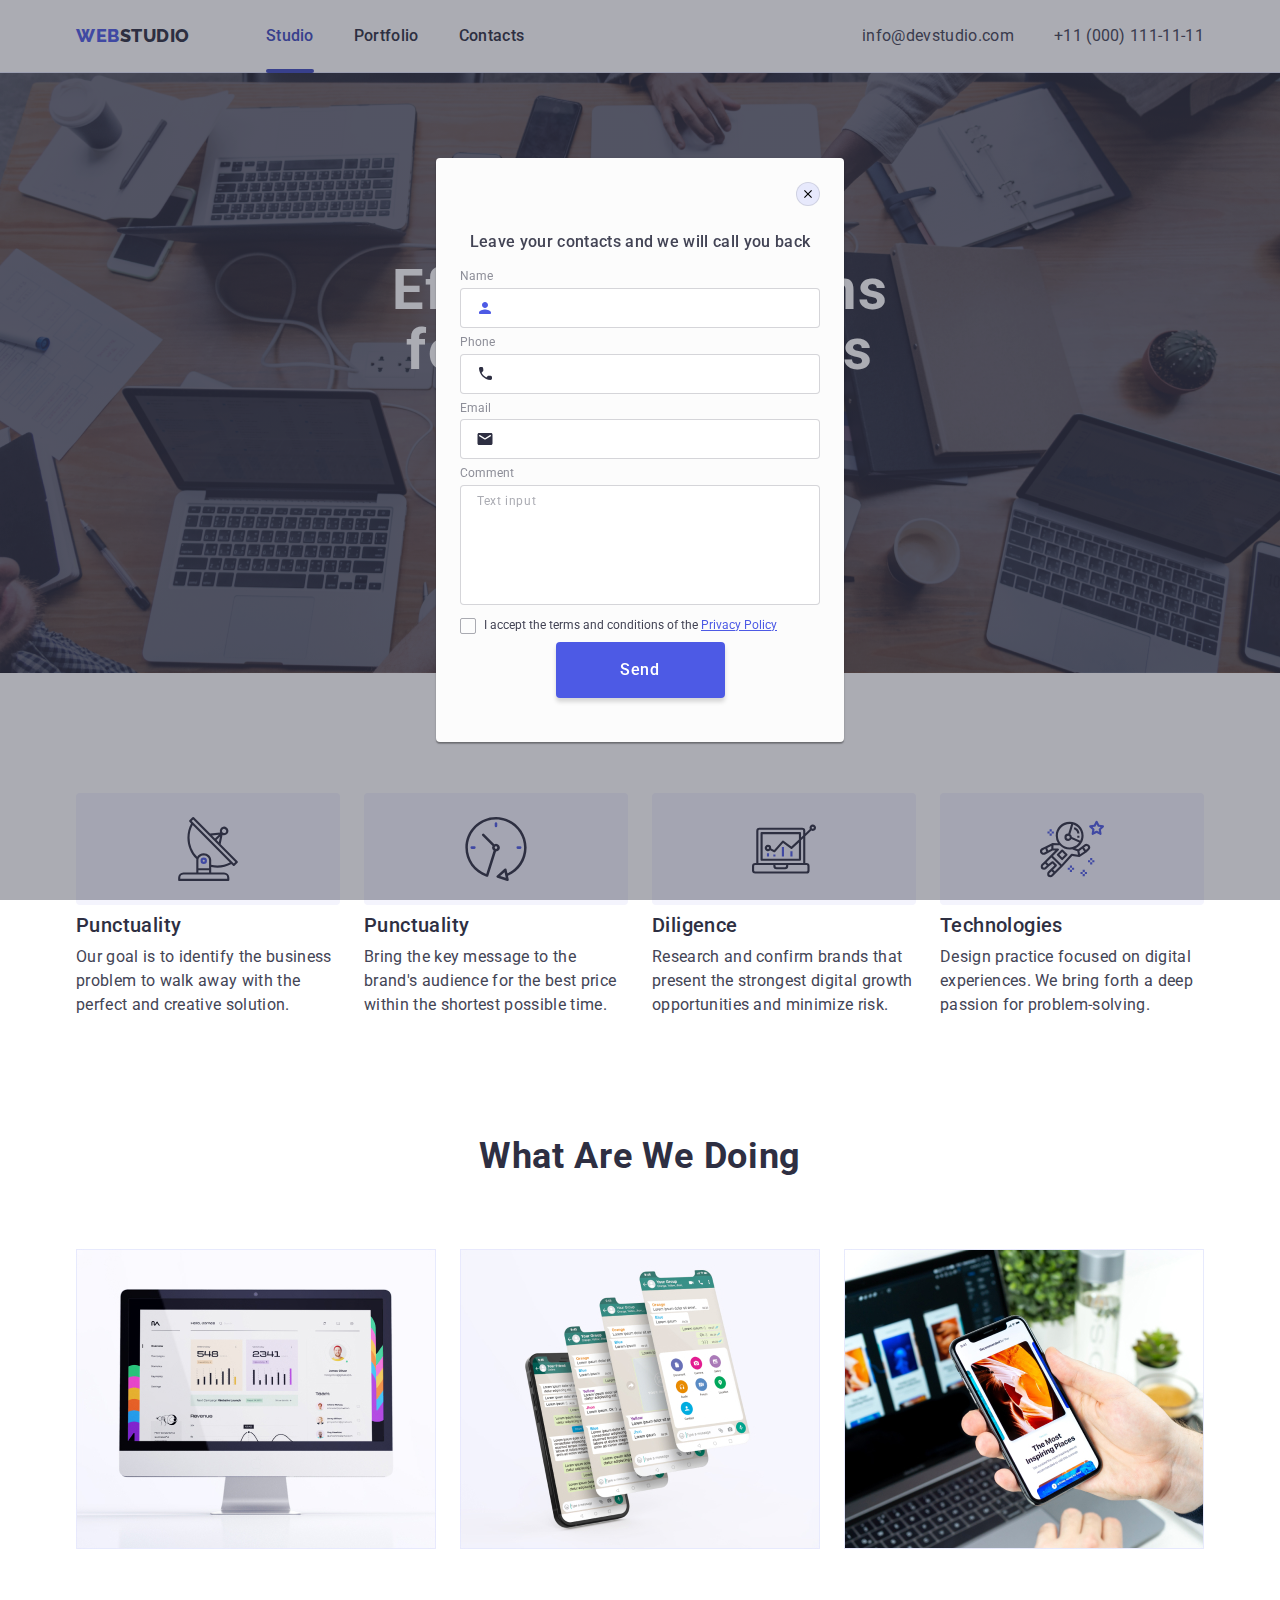
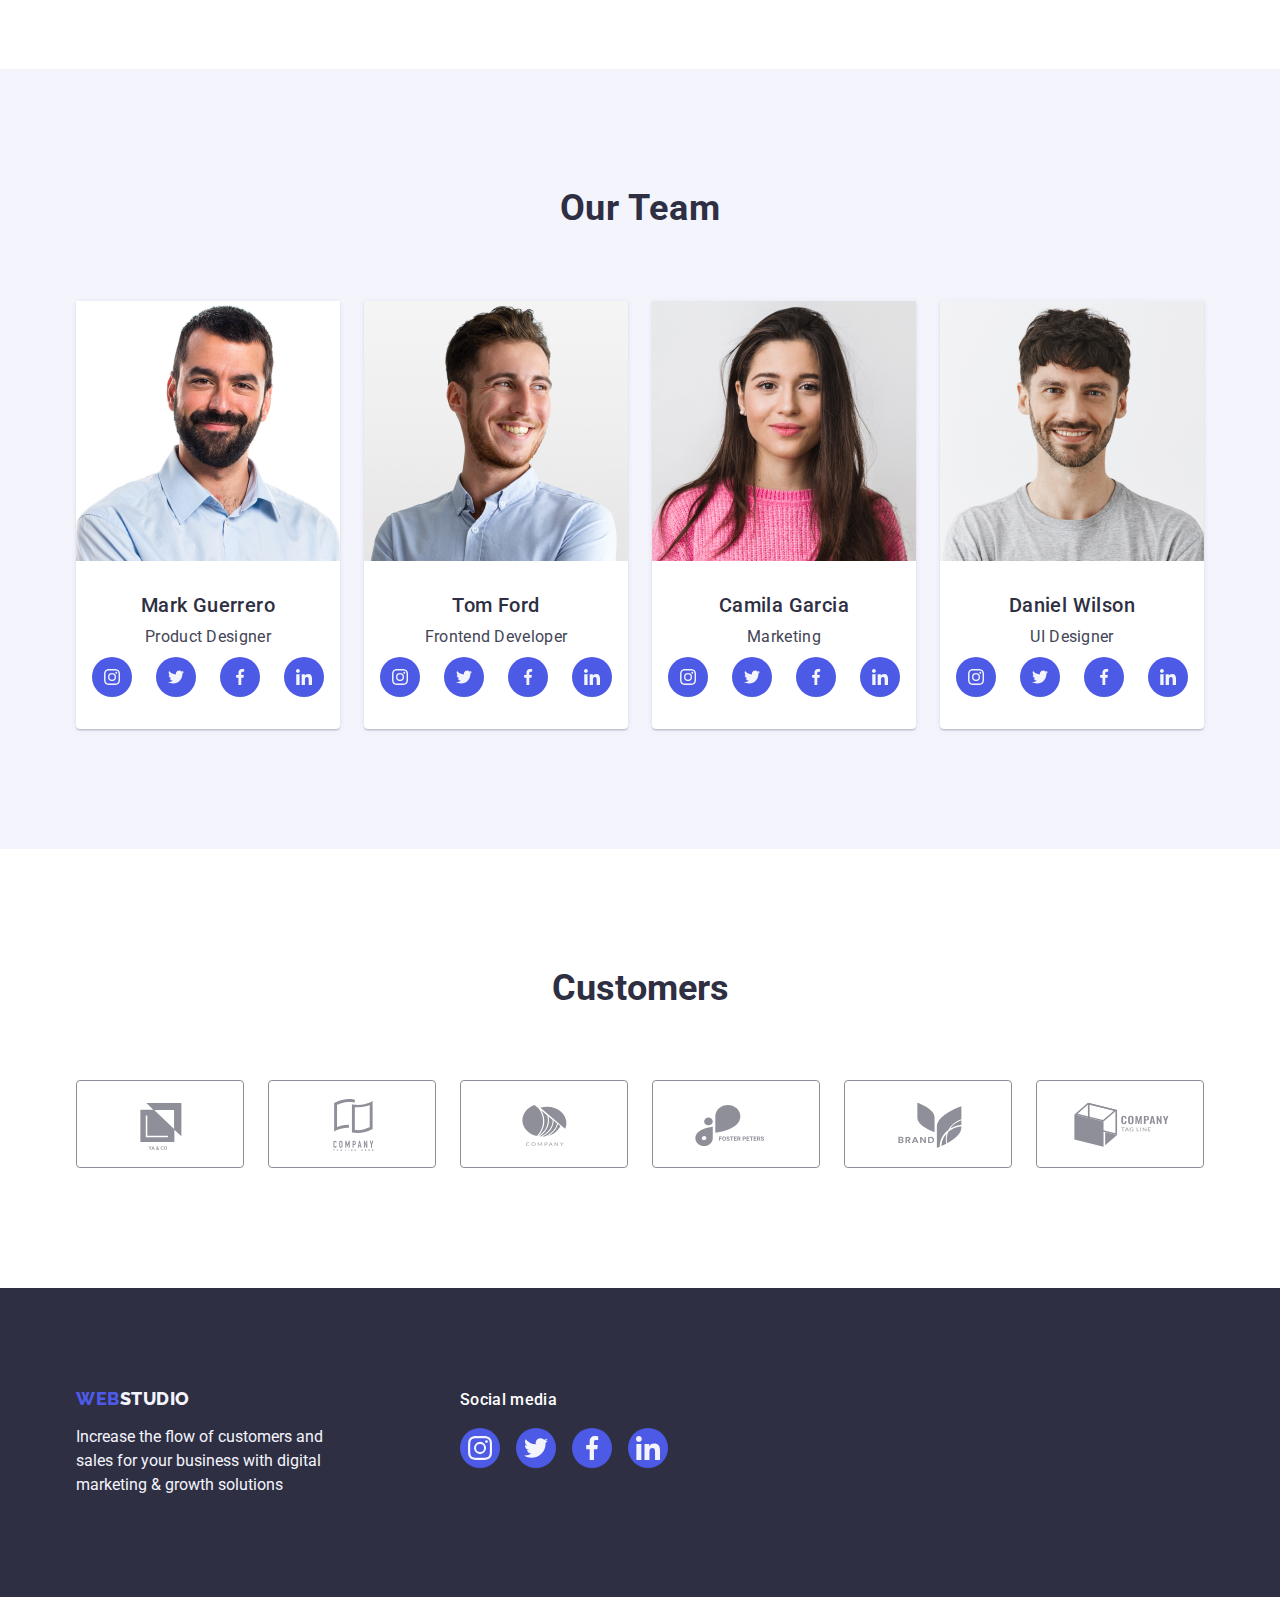
==== index.html @ a475e1c2 "update" ====
<!DOCTYPE html>
<html lang="en">
  <head>
    <meta charset="UTF-8" />
    <meta http-equiv="X-UA-Compatible" content="IE=edge" />
    <meta name="viewport" content="width=device-width, initial-scale=1.0" />
    <title>Effective Solutions for Your Business</title>
    <link rel="preconnect" href="https://fonts.googleapis.com" />
    <link rel="preconnect" href="https://fonts.gstatic.com" crossorigin />
    <link
      href="https://fonts.googleapis.com/css2?family=Raleway:wght@800&family=Roboto:wght@400;500;700&display=swap"
      rel="stylesheet"
    />
    <link
      rel="stylesheet"
      href="https://cdnjs.cloudflare.com/ajax/libs/modern-normalize/1.1.0/modern-normalize.min.css"
    />
    <link href="./css/styles.css" rel="stylesheet" />
  </head>
  <body>
    <!-- Header -->
    <header class="page-header">
      <div class="container page-header-container">
        <nav class="page-header-navigation">
          <a href="./index.html" class="link header-logo page-logo list"
            >Web<span class="logos link">Studio</span></a
          >
          <ul class="list nav-menu">
            <li class="menu-item">
              <a href="./index.html" class="menu-link active link">Studio</a>
            </li>
            <li class="menu-item">
              <a href="./portfolio.html" class="menu-link link">Portfolio</a>
            </li>
            <li class="menu-item">
              <a href="" class="menu-link link">Contacts</a>
            </li>
          </ul>
        </nav>
        <!-- Address -->
        <address class="menu-contacts">
          <ul class="list contact-links">
            <li>
              <a class="link contacts" href="mailto:info@devstudio.com"
                >info@devstudio.com</a
              >
            </li>
            <li>
              <a class="link contacts" href="tel:+110001111111"
                >+11 (000) 111-11-11</a
              >
            </li>
          </ul>
        </address>
      </div>
    </header>
    <main>
      <!-- Section-1 -->
      <section class="section-one">
        <div class="container">
          <h1 class="title-one">Effective Solutions for Your Business</h1>
          <button class="button-one" type="button" data-modal-open>
            Order Service
          </button>
        </div>
      </section>
      <!-- Section-2 -->
      <section class="sections">
        <div class="container">
          <h2 class="visually-hidden">Efficiency</h2>
          <ul class="list section-two-list">
            <!-- Icons svg section 2 -->

            <li class="section-two-item">
              <div class="icons-section-two">
                <svg width="64" height="64">
                  <use href="./images/icons.svg#antenna"></use>
                </svg>
              </div>
              <h3 class="title-two">Punctuality</h3>
              <p class="text-item-section-two">
                Our goal is to identify the business problem to walk away with
                the perfect and creative solution.
              </p>
            </li>
            <li class="section-two-item">
              <div class="icons-section-two">
                <svg width="64" height="64">
                  <use href="./images/icons.svg#clock"></use>
                </svg>
              </div>
              <h3 class="title-two">Punctuality</h3>
              <p class="text-item-section-two">
                Bring the key message to the brand's audience for the best price
                within the shortest possible time.
              </p>
            </li>
            <li class="section-two-item">
              <div class="icons-section-two">
                <svg width="64" height="64">
                  <use href="./images/icons.svg#diagram"></use>
                </svg>
              </div>
              <h3 class="title-two">Diligence</h3>
              <p class="text-item-section-two">
                Research and confirm brands that present the strongest digital
                growth opportunities and minimize risk.
              </p>
            </li>
            <li class="section-two-item">
              <div class="icons-section-two">
                <svg width="64" height="64">
                  <use href="./images/icons.svg#astronaut"></use>
                </svg>
              </div>
              <h3 class="title-two">Technologies</h3>
              <p class="text-item-section-two">
                Design practice focused on digital experiences. We bring forth a
                deep passion for problem-solving.
              </p>
            </li>
          </ul>
        </div>
      </section>
      <!-- Section-3 -->
      <section class="section-three">
        <div class="container">
          <h2 class="title-three">What are we doing</h2>
          <ul class="list section-three-list">
            <li class="section-three-item">
              <img
                src="./images/computer.jpg"
                alt="computer"
                width="360"
                height="300"
              />
            </li>
            <li class="section-three-item">
              <img
                src="./images/cellphone.jpg"
                alt="cellphone"
                width="360"
                height="300"
              />
            </li>
            <li class="section-three-item">
              <img src="./images/pc.jpg" alt="pc" width="360" height="300" />
            </li>
          </ul>
        </div>
      </section>
      <!-- Section-4 -->
      <section class="section-four-background-color sections">
        <div class="container-four">
          <h2 class="title-four">Our Team</h2>
          <ul class="section-four-list list">
            <li class="company-employees">
              <img
                src="./images/imgmark.jpg"
                alt="mark"
                width="264"
                height="260"
              />

              <div class="employees-list">
                <h3 class="title-employees">Mark Guerrero</h3>
                <p class="text-item">Product Designer</p>
                <ul class="social-list-section-four list">
                  <li class="social-item">
                    <a href="" class="social-list-link">
                      <svg
                        class="social-list-icon"
                        aria-label="instagram icon"
                        width="16"
                        height="16"
                      >
                        <use href="./images/icons.svg#instagram"></use>
                      </svg>
                    </a>
                  </li>
                  <li class="social-item">
                    <a href="" class="social-list-link">
                      <svg
                        class="social-list-icon"
                        aria-label="twitter icon"
                        width="16"
                        height="16"
                      >
                        <use href="./images/icons.svg#twitter"></use>
                      </svg>
                    </a>
                  </li>
                  <li class="social-item">
                    <a href="" class="social-list-link">
                      <svg
                        class="social-list-icon"
                        aria-label="facebook icon"
                        width="16"
                        height="16"
                      >
                        <use href="./images/icons.svg#facebook"></use>
                      </svg>
                    </a>
                  </li>
                  <li class="social-item">
                    <a href="" class="social-list-link">
                      <svg
                        class="social-list-icon"
                        aria-label="linkedin icon"
                        width="16"
                        height="16"
                      >
                        <use href="./images/icons.svg#linkedin"></use>
                      </svg>
                    </a>
                  </li>
                </ul>
              </div>
            </li>
            <li class="company-employees">
              <img
                src="./images/imgtom.jpg"
                alt="tom"
                width="264"
                height="260"
              />
              <div class="employees-list">
                <h3 class="title-employees">Tom Ford</h3>
                <p class="text-item">Frontend Developer</p>
                <ul class="social-list-section-four list">
                  <li class="social-item">
                    <a href="" class="social-list-link">
                      <svg
                        class="social-list-icon"
                        aria-label="instagram icon"
                        width="16"
                        height="16"
                      >
                        <use href="./images/icons.svg#instagram"></use>
                      </svg>
                    </a>
                  </li>
                  <li class="social-item">
                    <a href="" class="social-list-link">
                      <svg
                        class="social-list-icon"
                        aria-label="twitter icon"
                        width="16"
                        height="16"
                      >
                        <use href="./images/icons.svg#twitter"></use>
                      </svg>
                    </a>
                  </li>
                  <li class="social-item">
                    <a href="" class="social-list-link">
                      <svg
                        class="social-list-icon"
                        aria-label="facebook icon"
                        width="16"
                        height="16"
                      >
                        <use href="./images/icons.svg#facebook"></use>
                      </svg>
                    </a>
                  </li>
                  <li class="social-item">
                    <a href="" class="social-list-link">
                      <svg
                        class="social-list-icon"
                        aria-label="linkedin icon"
                        width="16"
                        height="16"
                      >
                        <use href="./images/icons.svg#linkedin"></use>
                      </svg>
                    </a>
                  </li>
                </ul>
              </div>
            </li>
            <li class="company-employees">
              <img
                src="./images/imgcamila.jpg"
                alt="camila"
                width="264"
                height="260"
              />
              <div class="employees-list">
                <h3 class="title-employees">Camila Garcia</h3>
                <p class="text-item">Marketing</p>
                <ul class="social-list-section-four list">
                  <li class="social-item">
                    <a href="" class="social-list-link">
                      <svg
                        class="social-list-icon"
                        aria-label="instagram icon"
                        width="16"
                        height="16"
                      >
                        <use href="./images/icons.svg#instagram"></use>
                      </svg>
                    </a>
                  </li>
                  <li class="social-item">
                    <a href="" class="social-list-link">
                      <svg
                        class="social-list-icon"
                        aria-label="twitter icon"
                        width="16"
                        height="16"
                      >
                        <use href="./images/icons.svg#twitter"></use>
                      </svg>
                    </a>
                  </li>
                  <li class="social-item">
                    <a href="" class="social-list-link">
                      <svg
                        class="social-list-icon"
                        aria-label="facebook icon"
                        width="16"
                        height="16"
                      >
                        <use href="./images/icons.svg#facebook"></use>
                      </svg>
                    </a>
                  </li>
                  <li class="social-item">
                    <a href="" class="social-list-link">
                      <svg
                        class="social-list-icon"
                        aria-label="linkedin icon"
                        width="16"
                        height="16"
                      >
                        <use href="./images/icons.svg#linkedin"></use>
                      </svg>
                    </a>
                  </li>
                </ul>
              </div>
            </li>
            <li class="company-employees">
              <img
                src="./images/imgdaniel.jpg"
                alt="daniel"
                width="264"
                height="260"
              />
              <div class="employees-list">
                <h3 class="title-employees">Daniel Wilson</h3>
                <p class="text-item">UI Designer</p>
                <ul class="social-list-section-four list">
                  <li class="social-item">
                    <a href="" class="social-list-link">
                      <svg
                        class="social-list-icon"
                        aria-label="instagram icon"
                        width="16"
                        height="16"
                      >
                        <use href="./images/icons.svg#instagram"></use>
                      </svg>
                    </a>
                  </li>
                  <li class="social-item">
                    <a href="" class="social-list-link">
                      <svg
                        class="social-list-icon"
                        aria-label="twitter icon"
                        width="16"
                        height="16"
                      >
                        <use href="./images/icons.svg#twitter"></use>
                      </svg>
                    </a>
                  </li>
                  <li class="social-item">
                    <a href="" class="social-list-link">
                      <svg
                        class="social-list-icon"
                        aria-label="facebook icon"
                        width="16"
                        height="16"
                      >
                        <use href="./images/icons.svg#facebook"></use>
                      </svg>
                    </a>
                  </li>
                  <li class="social-item">
                    <a href="" class="social-list-link">
                      <svg
                        class="social-list-icon"
                        aria-label="linkedin icon"
                        width="16"
                        height="16"
                      >
                        <use href="./images/icons.svg#linkedin"></use>
                      </svg>
                    </a>
                  </li>
                </ul>
              </div>
            </li>
          </ul>
        </div>
      </section>
      <!-- Section-5 -->
      <section class="section-five">
        <div class="container">
          <h2 class="title-customers">Customers</h2>
          <ul class="customers-list list">
            <li class="customers-list-item">
              <a href="" class="link customer-link">
                <svg class="icons-section-five" width="104" height="56">
                  <use href="./images/icons.svg#ya-co"></use>
                </svg>
              </a>
            </li>
            <li class="customers-list-item">
              <a href="" class="link customer-link">
                <svg class="icons-section-five" width="104" height="56">
                  <use href="./images/icons.svg#tagline-here"></use>
                </svg>
              </a>
            </li>
            <li class="customers-list-item">
              <a href="" class="link customer-link">
                <svg class="icons-section-five" width="104" height="56">
                  <use href="./images/icons.svg#company"></use>
                </svg>
              </a>
            </li>
            <li class="customers-list-item">
              <a href="" class="link customer-link">
                <svg class="icons-section-five" width="104" height="56">
                  <use href="./images/icons.svg#foster-peters"></use>
                </svg>
              </a>
            </li>
            <li class="customers-list-item">
              <a href="" class="link customer-link">
                <svg class="icons-section-five" width="104" height="56">
                  <use href="./images/icons.svg#brand"></use>
                </svg>
              </a>
            </li>
            <li class="customers-list-item">
              <a href="" class="link customer-link">
                <svg class="icons-section-five" width="104" height="56">
                  <use href="./images/icons.svg#tag-line"></use>
                </svg>
              </a>
            </li>
          </ul>
        </div>
      </section>
    </main>
    <!-- Footer -->
    <footer class="footer">
      <div class="container container-footer">
        <div class="logotype">
          <a href="./index.html" class="link page-logo footer-logo list"
            >Web<span class="footer-color">Studio</span></a
          >
          <p class="footer-paragraph">
            Increase the flow of customers and sales for your business with
            digital marketing & growth solutions
          </p>
        </div>

        <div>
          <p class="social-media-title">Social media</p>
          <ul class="social-list-footer list">
            <li class="social-item">
              <a href="" class="social-list-link-ft link">
                <svg
                  class="social-list-icon"
                  aria-label="instagram icon"
                  width="24"
                  height="24"
                >
                  <use href="./images/icons.svg#instagram"></use>
                </svg>
              </a>
            </li>
            <li class="social-item">
              <a href="" class="social-list-link-ft link">
                <svg
                  class="social-list-icon"
                  aria-label="twitter icon"
                  width="24"
                  height="24"
                >
                  <use href="./images/icons.svg#twitter"></use>
                </svg>
              </a>
            </li>
            <li class="social-item">
              <a href="" class="social-list-link-ft link">
                <svg
                  class="social-list-icon"
                  aria-label="facebook icon"
                  width="24"
                  height="24"
                >
                  <use href="./images/icons.svg#facebook"></use>
                </svg>
              </a>
            </li>
            <li class="social-item">
              <a href="" class="social-list-link-ft link">
                <svg
                  class="social-list-icon"
                  aria-label="linkedin icon"
                  width="24"
                  height="24"
                >
                  <use href="./images/icons.svg#linkedin"></use>
                </svg>
              </a>
            </li>
          </ul>
        </div>
      </div>
    </footer>
    <div class="backdrop" data-modal>
      <div class="modal">
        <button type="button" class="modal-close-btn" data-modal-close>
          <svg class="modal-close-icon" width="8" height="8">
            <use href="./images/icons.svg#icon-close-black-18dp"></use>
          </svg>
        </button>
        <p class="modal-title">Leave your contacts and we will call you back</p>
        <form class="modal-contact-form">
          <label class="modal-contact-form-field-wrapper">
            <span class="contact-form-field-description">Name</span>
            <span class="contact-form-input-wrapper">
              <input
                class="modal-contact-form-input"
                type="text"
                name="user_name"
                required
                pattern="[a-zA-Zа-яА-ЯіІїЇґҐєЄ']+"
              />
              <svg class="contact-form-input-icon" width="18" height="24">
                <use href="./images/icons.svg#icon-person-black-18dp-1"></use>
              </svg>
            </span>
          </label>
          <label class="modal-contact-form-field-wrapper">
            <span class="contact-form-field-description">Phone</span>
            <span class="contact-form-input-wrapper">
              <input
                class="modal-contact-form-input"
                type="tel"
                name="user_tel"
                required
                pattern="[0-9]{3}-[0-9]{3}-[0-9]{2}-[0-9]{2}"
                title="xxx-xxx-xx-xx"
              />
              <svg class="contact-form-input-icon" width="18" height="24">
                <use href="./images/icons.svg#icon-phone-black-18dp-1"></use>
              </svg>
            </span>
          </label>
          <label class="modal-contact-form-field-wrapper">
            <span class="contact-form-field-description">Email</span>
            <span class="contact-form-input-wrapper"
              ><input
                class="modal-contact-form-input"
                type="email"
                name="user_email"
                required
                pattern="[a-zA-Z0-9]+"
              />
              <svg class="contact-form-input-icon" width="18" height="24">
                <use href="./images/icons.svg#icon-email-black-18dp-1"></use>
              </svg>
            </span>
          </label>
          <label class="modal-contact-form-field-wrapper">
            <span class="contact-form-field-description">Comment</span>
            <textarea
              class="contact-form-message"
              name="user_message"
              placeholder="Text input"
            ></textarea>
          </label>
          <label class="contact-form-checkbox-wrapper">
            <input
              class="contact-form-checkbox"
              type="checkbox"
              name="user_policy"
              required
            />
            <svg class="faked-checkbox">
              <use
                class="contact-form-checkmark-icon"
                href="./images/icons.svg#icon-checkmark"
                width="10"
                height="8"
              ></use>
            </svg>
            I accept the terms and conditions of the&nbsp;
            <a href="" class="privacy-policy-link"> Privacy Policy </a>
          </label>
          <button type="submit" class="contact-form-sumbit">Send</button>
        </form>
      </div>
    </div>

    <script src="./js/modal.js"></script>
  </body>
</html>
---- css/styles.css ----
:root {
  --background-color: #ffffff;
  --page-logo-color: #4d5ae5;
  --first-paragraf-color: #434455;
  --sections-color: #2e2f42;
  --contact-color: #434455;
  --section-four-back-ground-color: #f4f4fd;
  --footer-color: #2e2f42;
  --portfolio-button: #4d5ae5;
  --portfolio-background-button: #f4f4fd;
  --title-portfolio-color: #2e2f42;
  --prg-color: #434455;
  --buttons-portfolio: #e7e9fc;
  --accent-color: #4d5ae5;
  --icon-color: #f4f4fd;
  --color-title-customers: #2e2f42;
  --customer-link-color: #8e8f99;
  --footer-color-var: #ffffff;
  --footer-link: #4d5ae5;
  --social-media-link-color: #4d5ae5;
  ----modal-title: #2e2f42;
}

body {
  font-family: "Roboto", sans-serif;
  color: #434455;
  background-color: var(--background-color);
}
.page-header-container {
  display: flex;
  align-items: center;
}
.container {
  width: 1158px;
  margin: auto;
  padding: 0 15px;
  margin-right: auto;
  margin-left: auto;
}

.nav-menu {
  display: flex;
  gap: 40px;
}
.list {
  display: flex;
  flex-wrap: wrap;
  margin-top: 0;
  margin-bottom: 0;
  list-style: none;
}
h1,
h2,
h3,
h4,
p {
  margin-top: 0;
  margin-bottom: 0;
}
ul,
ol {
  margin-top: 0;
  margin-bottom: 0;
  padding-left: 0;
}

img {
  display: block;
}

.menu-link {
  position: relative;
  display: block;
  font-weight: 500;
  font-size: 16px;
  line-height: 1.5;
  letter-spacing: 0.02em;
  color: #2e2f42;
  padding: 24px 0;
  transition: color 250ms cubic-bezier(0.4, 0, 0.2, 1);
}

.menu-link:hover,
.menu-link:focus {
  color: #404bbf;
}

.active {
  color: #404bbf;
}
.active::after {
  content: "";
  display: block;
  position: absolute;
  left: 0;
  width: 100%;
  height: 4px;
  bottom: -1px;
  background-color: #404bbf;
  border-radius: 2px;
}
/* Header */
.page-header {
  background-color: #ffffff;
  border-bottom: 1px solid #e7e9fc;
  box-shadow: 0px 1px 6px rgba(46, 47, 66, 0.08),
    0px 1px 1px rgba(46, 47, 66, 0.16), 0px 2px 1px rgba(46, 47, 66, 0.08);
}

.page-header-navigation {
  display: flex;
  align-items: center;
  justify-content: flex-end;
  margin-right: auto;
}
.menu-header {
  display: flex;
  row-gap: 40px;
}

.list {
  list-style: none;
  display: flex;
}

/* Address */
.menu-contacts {
  font-style: normal;
}

.contacts {
  font-weight: 400;
  font-size: 16px;
  line-height: 1.5;
  letter-spacing: 0.02em;
  color: var(--contact-color);
  margin-left: auto;
  transition: color 250ms cubic-bezier(0.4, 0, 0.2, 1);
}

.contacts:hover,
.contacts:focus {
  color: #404bbf;
}

.contact-links {
  display: flex;
  gap: 40px;
}
.link {
  text-decoration: none;
}

.page-logo {
  font-family: "Raleway", sans-serif;
  font-style: normal;
  font-weight: 800;
  font-size: 18px;
  display: inline-block;
  line-height: 1.17;
  align-items: center;
  letter-spacing: 0.03em;
  text-transform: uppercase;
  color: var(--page-logo-color);
}

.header-logo {
  margin-right: 76px;
}
.logos {
  color: #2e2f42;
}

/* Section-1 */
.section-one {
  padding: 188px 0;
  background-color: #2e2f42;
  background-image: linear-gradient(
      rgba(46, 47, 66, 0.7),
      rgba(46, 47, 66, 0.7)
    ),
    url(../images/hero-image.jpg);
  background-repeat: no-repeat;
  background-size: cover;
  background-position: center;
  max-width: 1440px;
  margin-left: auto;
  margin-right: auto;
}
.sections {
  padding: 120px 0;
  display: block;
}

.title-one {
  font-weight: 700;
  font-size: 56px;
  line-height: 1.07;
  text-align: center;
  letter-spacing: 0.02em;
  color: #ffffff;

  margin: auto;
  max-width: 496px;
  margin-bottom: 48px;
}
/* Section-2 */
.visually-hidden {
  position: absolute;
  width: 1px;
  height: 1px;
  margin: -1px;
  border: 0;
  padding: 0;
  white-space: nowrap;
  clip-path: inset(100%);
  clip: rect(0 0 0 0);
  overflow: hidden;
}
.title-two {
  font-weight: 500;
  font-size: 20px;
  line-height: 1.2;
  letter-spacing: 0.02em;
  color: var(--sections-color);
  margin-bottom: 8px;
}
.section-two-list {
  display: flex;
  gap: 24px;
}
.section-two-item {
  width: calc((100% - 72px) / 4);
}

.text-item-section-two {
  font-size: 16px;
  line-height: 1.5;
  letter-spacing: 0.02em;
}
.icons-section-two {
  display: flex;
  align-items: center;
  justify-content: center;
  height: 112px;
  margin-bottom: 8px;
  border-radius: 4px;
  background-color: #f4f4fd;
}

/* Section-3 */
.section-three {
  padding-bottom: 120px;
}
.title-three {
  font-size: 36px;
  line-height: 1.11;
  text-align: center;
  letter-spacing: 0.02em;
  text-transform: capitalize;
  color: var(--sections-color);
  margin-bottom: 72px;
}
.section-three-list {
  display: flex;
  padding: 0;
  gap: 24px;
}
.section-three-item {
  width: calc((100% - 48px) / 3);
  margin: auto;
  padding: auto;
}
/* Section-4 */
.section-four-background-color {
  background-color: var(--section-four-back-ground-color);
  padding: 120px 0px;
}
.container-four {
  width: 1158px;
  margin-left: auto;
  margin-right: auto;
  padding-left: 15px;
  padding-right: 15px;
}
.social-list-link {
  display: flex;
  align-items: center;
  justify-content: center;
  width: 100%;
  height: 100%;
  border-radius: 50%;
  background-color: var(--social-media-link-color);
  transition: background-color 250ms cubic-bezier(0.4, 0, 0.2, 1);
}
.social-list-link:hover,
.social-list-link:focus {
  background-color: #404bbf;
}
.title-four {
  font-size: 36px;
  line-height: 1.11;
  text-align: center;
  letter-spacing: 0.02em;
  text-transform: capitalize;
  color: var(--sections-color);
  margin-bottom: 72px;
}
.section-four-list {
  gap: 24px;
}
.company-employees {
  border-radius: 0px 0px 4px 4px;
  text-align: center;
  box-shadow: 0px 1px 6px rgba(46, 47, 66, 0.08),
    0px 1px 1px rgba(46, 47, 66, 0.16), 0px 2px 1px rgba(46, 47, 66, 0.08);
  background-color: #ffffff;
}
.company-employees {
  width: calc((100% - 72px) / 4);
}

.title-employees {
  font-weight: 500;
  font-size: 20px;
  line-height: 1.2;
  letter-spacing: 0.02em;
  color: var(--sections-color);
  text-align: center;
  margin-bottom: 8px;
  text-align: center;
  margin-top: 0;
  margin-bottom: 8px;
  font-weight: 500;
  font-size: 20px;
}
.employees-list {
  padding: 32px 0;
  gap: 24px;
}

/* Button */

button {
  cursor: pointer;
}
.button-one {
  /* font-family: "Roboto", sans-serif; */
  display: block;
  font-weight: 500;
  font-size: 16px;
  line-height: 1.5;
  letter-spacing: 0.04em;
  background-color: #4d5ae5;
  color: #ffffff;
  box-shadow: 0px 4px 4px rgba(0, 0, 0, 0.15);
  height: 56px;
  border: none;
  border-radius: 4px;
  padding: 16px 32px;
  min-width: 169px;
  margin: auto;
  transition: background-color 250ms cubic-bezier(0.4, 0, 0.2, 1);
}
.button-one:hover,
.button-one:focus {
  background-color: #404bbf;
  cursor: pointer;
}

/* Section-5 */
.section-five {
  padding-top: 120px;
  padding-bottom: 120px;
}
.title-customers {
  font-size: 36px;
  line-height: 1.1;
  justify-content: center;
  color: var(--color-title-customers);
  margin-bottom: 72px;
  text-align: center;
}
.customers-list {
  display: flex;
  gap: 24px;
}
.customers-list-item {
  height: 88px;
  width: calc((100% - 120px) / 6);
}

.customer-link {
  display: flex;
  box-sizing: border-box;
  border: 1px solid #8e8f99;
  border-radius: 4px;
  width: 100%;
  height: 100%;
  display: flex;
  align-items: center;
  justify-content: center;
  color: var(--customer-link-color);
  transition: border-color 250ms cubic-bezier(0.4, 0, 0.2, 1),
    color 250ms cubic-bezier(0.4, 0, 0.2, 1);
}
.customer-link:hover,
.customer-link:focus {
  border-color: #404bbf;
  color: #404bbf;
}
.icons-section-five {
  fill: currentColor;
}

/* Footer */

.footer {
  background-color: #2e2f42;
  padding: 100px 0;
  margin: auto;
}

.container-footer {
  display: flex;
  align-items: baseline;
}

.social-media-title {
  display: block;
  box-sizing: border-box;
  font-weight: 500;
  font-size: 16px;
  line-height: 1.5;
  letter-spacing: 0.02em;
  color: var(--footer-color-var);
  margin-bottom: 16px;
}

.social-list-section-four {
  display: flex;
  justify-content: center;
  gap: 24px;
}

.social-list-footer {
  display: flex;
  justify-content: center;
  gap: 16px;
}
.social-item {
  width: 40px;
  height: 40px;
}
.social-list-link-ft {
  display: flex;
  align-items: center;
  justify-content: center;
  width: 100%;
  height: 100%;
  background-color: var(--footer-link);
  border-radius: 50%;
  transition: background-color 250ms cubic-bezier(0.4, 0, 0.2, 1);
}
.social-list-link-ft:hover,
.social-list-link-ft:focus {
  background-color: #31d0aa;
}
.social-list-icon {
  fill: var(--icon-color);
}

.text-item {
  font-size: 16px;
  line-height: 1.5;
  letter-spacing: 0.02em;
  color: var(--first-paragraf-color);
  padding: 0;
  text-align: center;
  margin-bottom: 8px;
  text-align: center;
  margin-top: 0;
  margin-bottom: 8px;
}
.footer-color {
  color: #f4f4fd;
}
.logotype {
  display: block;
  box-sizing: border-box;
  margin-right: 120px;
}
.footer-paragraph {
  color: #f4f4fd;
  max-width: 264px;
  line-height: 1.5;
}
.footer-logo {
  margin-bottom: 16px;
}

.backdrop {
  position: fixed;
  top: 0;
  width: 100%;
  height: 100%;
  background-color: rgba(46, 47, 66, 0.4);
  transition: opacity 250ms cubic-bezier(0.4, 0, 0.2, 1),
    visibility 250ms cubic-bezier(0.4, 0, 0.2, 1);
}
.modal {
  position: absolute;
  top: 50%;
  left: 50%;
  transform: translate(-50%, -50%);
  width: 408px;
  min-height: 584px;
  padding: 72px 24px 24px 24px;
  background-color: #ffffff;
  background: #fcfcfc;
  box-shadow: 0px 1px 1px rgba(0, 0, 0, 0.14), 0px 1px 3px rgba(0, 0, 0, 0.12),
    0px 2px 1px rgba(0, 0, 0, 0.2);
  border-radius: 4px;
  transition: transform 250ms cubic-bezier(0.4, 0, 0.2, 1);
}

.modal-close-btn {
  position: absolute;
  top: 24px;
  right: 24px;

  display: flex;
  align-items: center;
  justify-content: center;
  background-color: #e7e9fc;
  border: 1px solid rgba(0, 0, 0, 0.1);
  width: 24px;
  height: 24px;
  padding: 0;
  border-radius: 50%;
  transition: background-color 250ms cubic-bezier(0.4, 0, 0.2, 1),
    border 250ms cubic-bezier(0.4, 0, 0.2, 1);
}
.modal-close-btn:hover,
.modal-close-btn:focus {
  background-color: #404bbf;
  border: none;
  fill: #ffffff;
}
.modal-title {
  font-weight: 500;
  font-size: 16px;
  line-height: 1.5;
  text-align: center;
  letter-spacing: 0.02em;
  color: var(--modal-title);
  margin-bottom: 16px;
}
.is-hidden {
  opacity: 0;
  visibility: hidden;
  pointer-events: none;
}

.modal-close-icon {
  transition: fill 250ms cubic-bezier(0.4, 0, 0.2, 1);
}
.modal-contact-form {
}
.modal-contact-form-field-wrapper,
.contact-form-checkbox-wrapper {
  display: block;
  margin-bottom: 8px;
}
.contact-form-field-description {
  display: block;
  font-size: 12px;
  font-weight: 400;
  color: #8e8f99;
  margin-bottom: 4px;
}

.modal-contact-form-input {
  width: 100%;
  height: 40px;
  border: 1px solid rgba(46, 47, 66, 0.2);
  border-radius: 4px;
  padding-left: 38px;
  transition: border-color 250ms cubic-bezier(0.4, 0, 0.2, 1);
}
.modal-contact-form-input:focus {
  outline: none;
  border-color: #4d5ae5;
}
.modal-contact-form-input:focus + .contact-form-input-icon {
  fill: #4d5ae5;
}

.contact-form-input-wrapper {
  position: relative;
  display: block;
}
.contact-form-input-icon {
  position: absolute;
  left: 16px;
  top: 50%;
  fill: #2e2f42;
  transform: translateY(-50%);
  transition: fill 250ms cubic-bezier(0.4, 0, 0.2, 1);
}

.contact-form-message {
  width: 100%;
  height: 120px;
  resize: none;
  padding: 8px 16px;
  line-height: 1.17;
  letter-spacing: 0.04em;
  border: 1px solid rgba(46, 47, 66, 0.2);
  border-radius: 4px;
  transition: border-color 250ms cubic-bezier(0.4, 0, 0.2, 1);
}
.contact-form-message:focus {
  outline: none;
  border-color: #4d5ae5;
}
.contact-form-message::placeholder {
  font-weight: 400;
  font-size: 12px;
  line-height: 1.17;
  color: rgba(46, 47, 66, 0.4);
}
.contact-form-checkbox-wrapper {
  display: flex;
  align-items: center;
  font-size: 12px;
}
.contact-form-checkbox {
  appearance: none;
  position: absolute;
}
.contact-form-checkbox:checked
  + .faked-checkbox
  > .contact-form-checkmark-icon {
  opacity: 1;
}

.faked-checkbox {
  display: inline-flex;
  justify-content: center;
  align-items: center;
  margin-right: 8px;
  width: 16px;
  height: 16px;
  border: 1px solid rgba(46, 47, 66, 0.4);
  border-radius: 2px;
  margin-right: 8px;
  cursor: pointer;
}
.privacy-policy-link {
  color: var(--social-media-link-color);
}
.contact-form-checkbox:focus + .faked-checkbox {
  outline: 1px solid rgba(46, 47, 66, 0.4);
}

.contact-form-checkmark-icon {
  opacity: 0;
}

.contact-form-sumbit {
  display: block;
  margin: auto;
  border: none;
  min-width: 169px;
  height: 56px;

  font-weight: 500;
  font-size: 16px;
  line-height: 1.5;
  letter-spacing: 0.04em;

  cursor: pointer;
  background: #4d5ae5;
  color: #ffffff;
  box-shadow: 0px 4px 4px rgba(0, 0, 0, 0.15);
  border-radius: 4px;
  transition: background-color 250ms cubic-bezier(0.4, 0, 0.2, 1);
}
.contact-form-sumbit:hover,
.contact-form-sumbit:focus {
  background-color: #404bbf;
}

/* Portfolio */
.button-portfolio {
  /* font-family: "Roboto", sans-serif; */
  font-weight: 500;
  font-size: 16px;
  line-height: 1.5;
  letter-spacing: 0.04em;
  color: var(--portfolio-button);
  background-color: var(--portfolio-background-button);
  padding: 12px 24px;
  border: 1px solid var(--buttons-portfolio);
  border-radius: 4px;
  transition: color 250ms cubic-bezier(0.4, 0, 0.2, 1),
    background-color 250ms cubic-bezier(0.4, 0, 0.2, 1),
    border-color 250ms cubic-bezier(0.4, 0, 0.2, 1),
    box-shadow 250ms cubic-bezier(0.4, 0, 0.2, 1);
}
.button-portfolio:hover,
.button-portfolio:focus {
  cursor: pointer;
  color: #ffffff;
  background-color: #404bbf;
  border: 1px solid transparent;
  box-shadow: 0px 3px 1px rgba(0, 0, 0, 0.1), 0px 2px 1px rgba(0, 0, 0, 0.08),
    0px 2px 2px rgba(0, 0, 0, 0.12);
}
.title-portfolio {
  font-weight: 500;
  font-size: 20px;
  line-height: 1.2;
  letter-spacing: 0.02em;
  color: var(--title-portfolio-color);
  margin-bottom: 8px;
}
.paragraph-portfolio {
  font-size: 16px;
  line-height: 1.5;
  letter-spacing: 0.02em;
  color: var(--prg-color);
}
.main-portfolio {
  padding: 96px 0 120px;
}
.portfolio-list {
  list-style: none;
  display: flex;
  justify-content: center;
  margin-bottom: 72px;
  gap: 24px;
}
.portfolio-list-app {
  list-style: none;
  display: flex;
  column-gap: 24px;
  flex-wrap: wrap;
  row-gap: 48px;
}
.portfolio-list-item {
  width: calc((100% - 48px) / 3);
}
.link-portfolio {
  display: block;
  transition: box-shadow 250ms cubic-bezier(0.4, 0, 0.2, 1);
}

.link-portfolio:hover,
.link-portfolio:focus {
  box-shadow: 0px 1px 6px rgba(46, 47, 66, 0.08),
    0px 1px 1px rgba(46, 47, 66, 0.16), 0px 2px 1px rgba(46, 47, 66, 0.08);
}
.portfolio-app {
  padding: 32px 16px;
  border: 1px solid #e7e9fc;
  border-top: none;
}
.overlay {
  position: absolute;
  transform: translate(0, 100%);
  transition: transform 250ms cubic-bezier(0.4, 0, 0.2, 1);
  top: 0;
  left: 0;
  width: 100%;
  height: 100%;
  background-color: #4d5ae5;
  color: #f4f4fd;
  padding: 40px 32px;
  overflow: auto;
  line-height: 1.5;
  letter-spacing: 0.02em;
}
.link-portfolio:hover .overlay,
.link-portfolio:focus .overlay {
  transform: translate(0, 0);
}

.portfolio-picture-wrapper {
  position: relative;
  overflow: hidden;
}
.portfolio-picture-wrapper:hover .overlay,
.portfolio-picture-wrapper:focus .overlay {
  transform: translateY(0%);
}
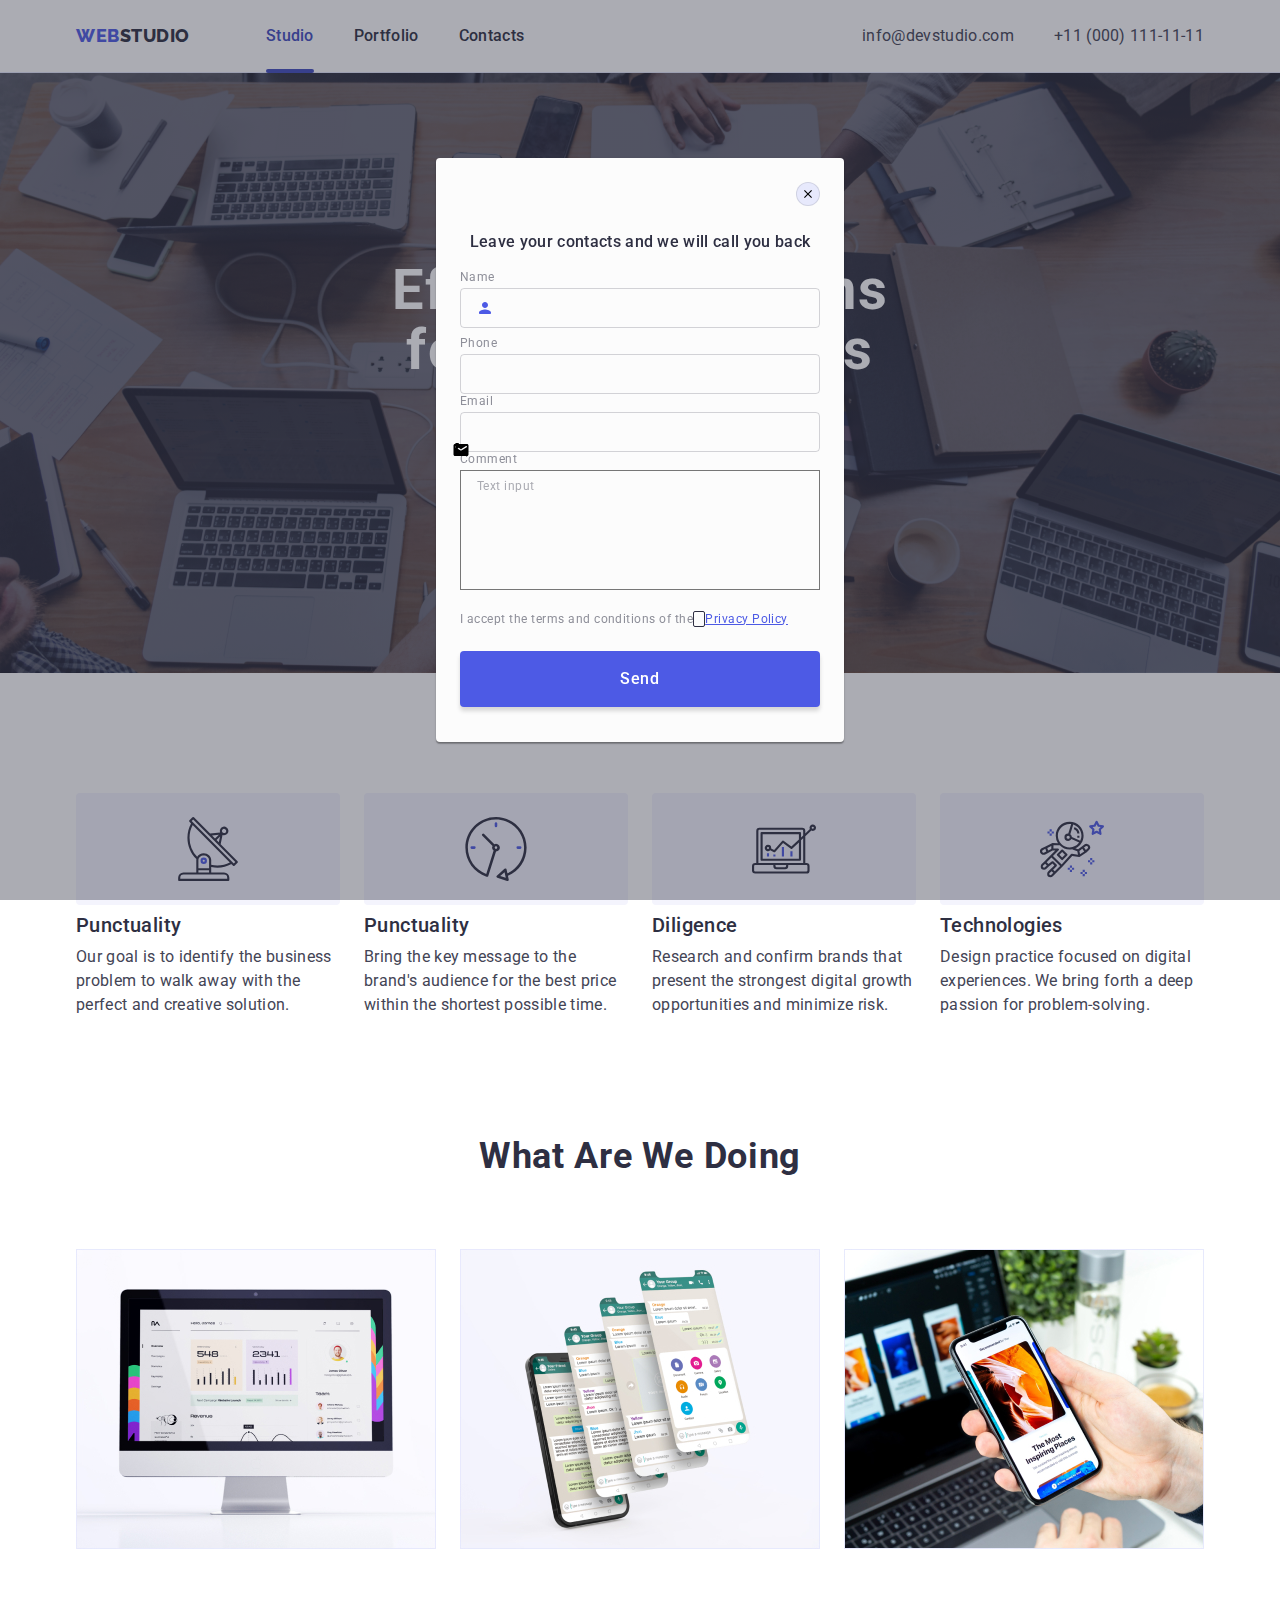
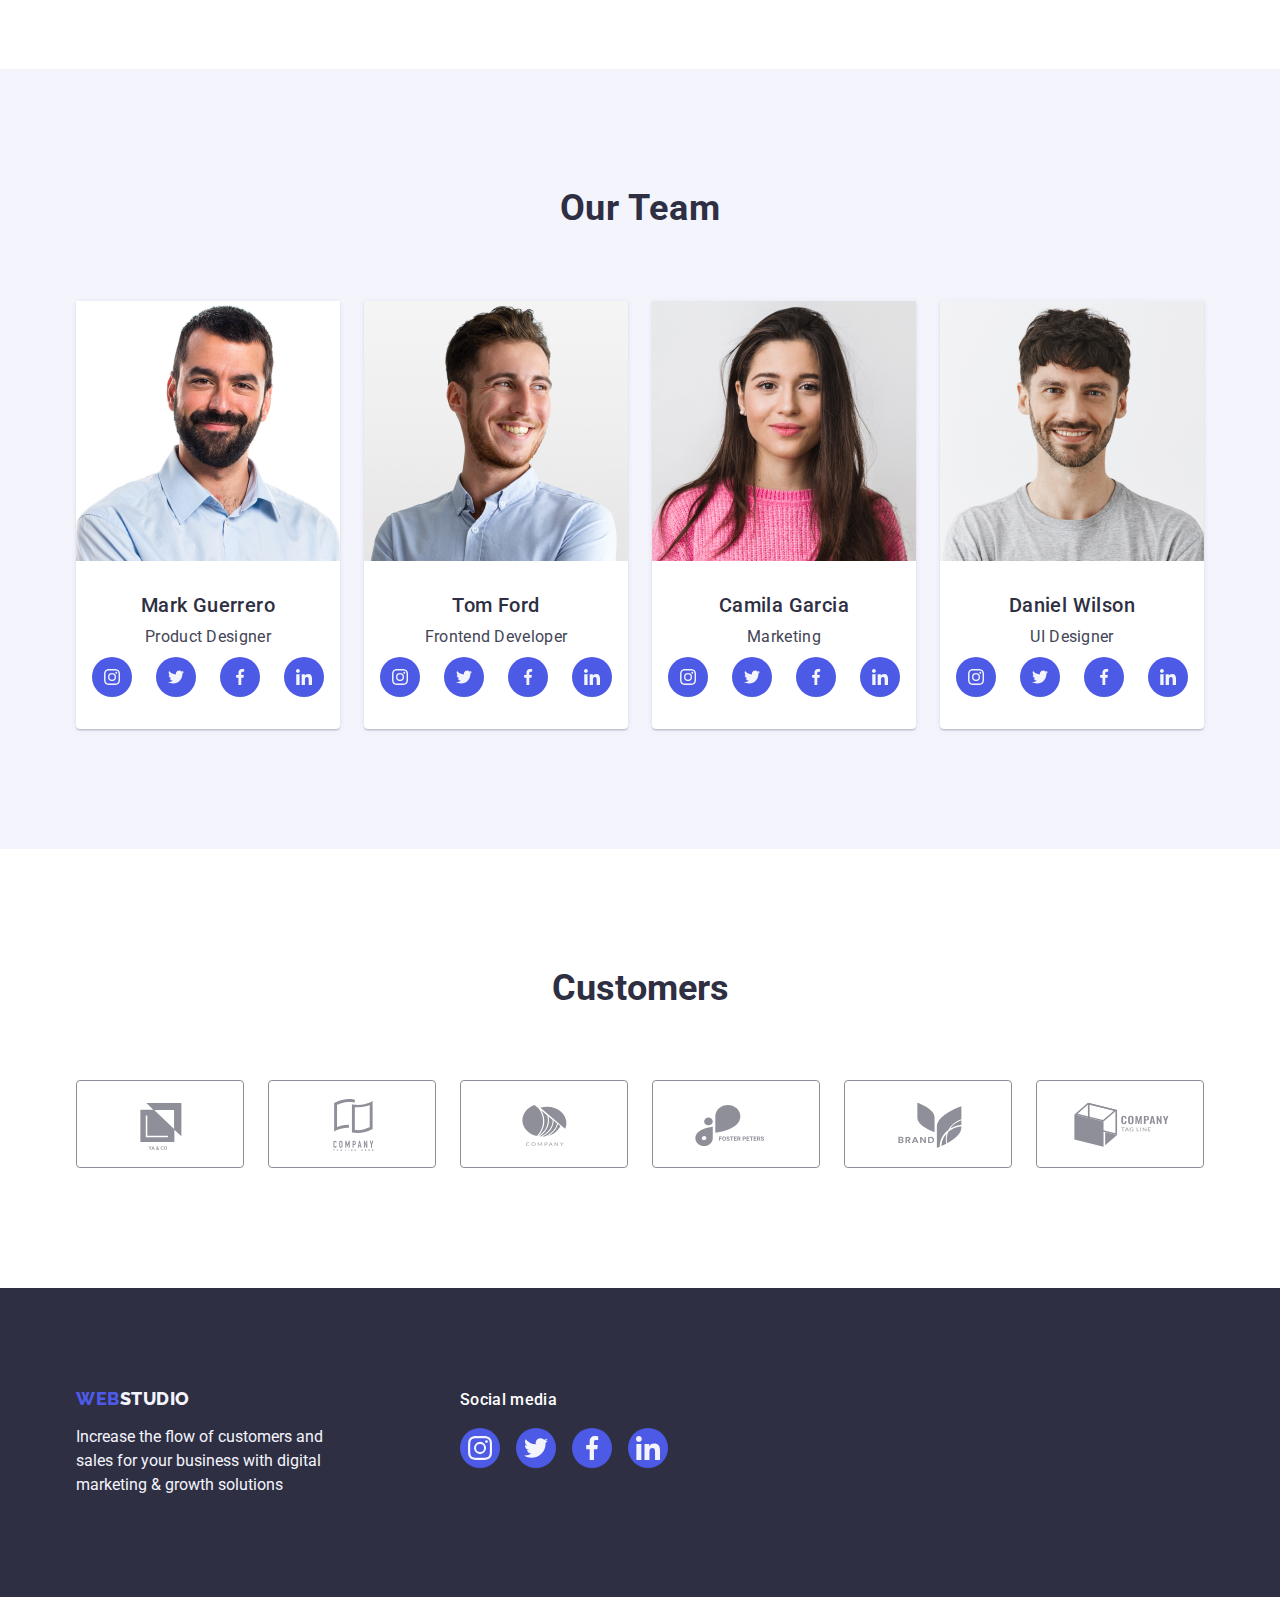
==== commit 3757c18c: "update index and css" ====
--- a/index.html
+++ b/index.html
@@ -532,30 +532,39 @@
             <use href="./images/icons.svg#icon-close-black-18dp"></use>
           </svg>
         </button>
+
         <p class="modal-title">Leave your contacts and we will call you back</p>
         <form class="modal-contact-form">
-          <label class="modal-contact-form-field-wrapper">
-            <span class="contact-form-field-description">Name</span>
-            <span class="contact-form-input-wrapper">
-              <input
-                class="modal-contact-form-input"
-                type="text"
-                name="user_name"
-                required
-                pattern="[a-zA-Zа-яА-ЯіІїЇґҐєЄ']+"
-              />
-              <svg class="contact-form-input-icon" width="18" height="24">
-                <use href="./images/icons.svg#icon-person-black-18dp-1"></use>
-              </svg>
-            </span>
-          </label>
-          <label class="modal-contact-form-field-wrapper">
-            <span class="contact-form-field-description">Phone</span>
-            <span class="contact-form-input-wrapper">
-              <input
+          
+          <div class="modal-container">
+            <label for="user-name" class="modal-form-wrapper">Name</label>
+                <div class="modal-input-container">
+                <input
+                  class="modal-contact-form-input"
+                  type="text"
+                  name="user_name"
+                  id="user-name"
+                  required
+                  pattern="[a-zA-Zа-яА-ЯіІїЇґҐєЄ']+"
+                />
+                <svg class="contact-form-input-icon" width="18" height="24">
+                  <use href="./images/icons.svg#icon-person-black-18dp-1"></use>
+                </svg>
+        
+            </div>
+          </div>
+          
+
+
+
+          <div>
+          <label for="user-tel" class="modal-form-wrapper">Phone</label>
+          <div>    
+          <input
                 class="modal-contact-form-input"
                 type="tel"
-                name="user_tel"
+                name="user-tel"
+                id="user-tel"
                 required
                 pattern="[0-9]{3}-[0-9]{3}-[0-9]{2}-[0-9]{2}"
                 title="xxx-xxx-xx-xx"
@@ -563,39 +572,61 @@
               <svg class="contact-form-input-icon" width="18" height="24">
                 <use href="./images/icons.svg#icon-phone-black-18dp-1"></use>
               </svg>
-            </span>
-          </label>
-          <label class="modal-contact-form-field-wrapper">
-            <span class="contact-form-field-description">Email</span>
-            <span class="contact-form-input-wrapper"
-              ><input
+          </div>
+        </div>
+
+
+
+
+
+
+        <div>
+          <label for="user_email" class="modal-form-wrapper">Email</label>
+          <div>    
+          <input
                 class="modal-contact-form-input"
                 type="email"
-                name="user_email"
-                required
-                pattern="[a-zA-Z0-9]+"
-              />
+                name="user-email"
+                id="user-email"
+                required/>
               <svg class="contact-form-input-icon" width="18" height="24">
                 <use href="./images/icons.svg#icon-email-black-18dp-1"></use>
               </svg>
-            </span>
-          </label>
-          <label class="modal-contact-form-field-wrapper">
-            <span class="contact-form-field-description">Comment</span>
+          </div>
+        </div>
+
+          
+
+
+
+        <div class="textarea-container"> 
+        <label class="modal-form-wrapper" for="user-comment">Comment</label>
+          
             <textarea
               class="contact-form-message"
-              name="user_message"
+              id="user-comment"
+              name="user-comment"
               placeholder="Text input"
             ></textarea>
-          </label>
-          <label class="contact-form-checkbox-wrapper">
+          </div> 
+
+
+
+
+
+
+          <div class="modal-privacy-policy">
             <input
-              class="contact-form-checkbox"
+              class="contact-form-policy visually-hidden"
+              id="user-privacy"
               type="checkbox"
-              name="user_policy"
+              name="user-privacy"
+              value="true" 
               required
             />
-            <svg class="faked-checkbox">
+            <label class="contact-form-checkbox-wrapper" for="user-privacy">I accept the terms and conditions of the
+            <span class="faked-checkbox">
+              <svg class="checkbox-icon" width="10" height="8">
               <use
                 class="contact-form-checkmark-icon"
                 href="./images/icons.svg#icon-checkmark"
@@ -603,13 +634,25 @@
                 height="8"
               ></use>
             </svg>
-            I accept the terms and conditions of the&nbsp;
+          </span>
             <a href="" class="privacy-policy-link"> Privacy Policy </a>
           </label>
+        </div>
+
+
+
+
+
           <button type="submit" class="contact-form-sumbit">Send</button>
         </form>
+
+
+
+
+
       </div>
     </div>
+
 
     <script src="./js/modal.js"></script>
   </body>
--- a/css/styles.css
+++ b/css/styles.css
@@ -18,7 +18,10 @@
   --footer-color-var: #ffffff;
   --footer-link: #4d5ae5;
   --social-media-link-color: #4d5ae5;
-  ----modal-title: #2e2f42;
+  --modal-title: #2e2f42;
+  --label-color:#8e8f99;
+  --color-contact-form-policy: #404bbf;
+  
 }
 
 body {
@@ -565,12 +568,21 @@
 .modal-close-icon {
   transition: fill 250ms cubic-bezier(0.4, 0, 0.2, 1);
 }
+.modal-container {
+  margin-bottom: 8px;
+}
 .modal-contact-form {
-}
-.modal-contact-form-field-wrapper,
-.contact-form-checkbox-wrapper {
-  display: block;
-  margin-bottom: 8px;
+  display: flex;
+  flex-direction: column;
+}
+.modal-form-wrapper {
+  display: block;
+  margin-bottom: 4px;
+  font-size: 12px;
+  line-height: 1.17;
+  letter-spacing: 0.04em;
+  color: var( --label-color);
+
 }
 .contact-form-field-description {
   display: block;
@@ -579,90 +591,98 @@
   color: #8e8f99;
   margin-bottom: 4px;
 }
-
+.modal-input-container{
+  position: relative;
+}
 .modal-contact-form-input {
   width: 100%;
   height: 40px;
+  padding-left: 38px;
   border: 1px solid rgba(46, 47, 66, 0.2);
   border-radius: 4px;
-  padding-left: 38px;
   transition: border-color 250ms cubic-bezier(0.4, 0, 0.2, 1);
+  background-color: transparent;
+  outline: transparent;
 }
 .modal-contact-form-input:focus {
-  outline: none;
-  border-color: #4d5ae5;
-}
-.modal-contact-form-input:focus + .contact-form-input-icon {
-  fill: #4d5ae5;
-}
-
-.contact-form-input-wrapper {
-  position: relative;
-  display: block;
-}
+  border-color: #4D5AE5;
+}
+
+
+
 .contact-form-input-icon {
   position: absolute;
   left: 16px;
   top: 50%;
-  fill: #2e2f42;
   transform: translateY(-50%);
-  transition: fill 250ms cubic-bezier(0.4, 0, 0.2, 1);
-}
+  transition: fill 250ms cubic-bezier(0.4, 0, 0.2, 1); 
+}
+.modal-contact-form-input:focus + .contact-form-input-icon{fill: #4d5ae5;}
+
+.textarea-container{margin-bottom: 16px;}
 
 .contact-form-message {
   width: 100%;
   height: 120px;
   resize: none;
+  font-size: 12px; 
   padding: 8px 16px;
   line-height: 1.17;
   letter-spacing: 0.04em;
-  border: 1px solid rgba(46, 47, 66, 0.2);
+  color: rgba(46, 47, 66, 0.4); 
+  border: 1px solid rgba(46, 47, 66, 0.2)
   border-radius: 4px;
-  transition: border-color 250ms cubic-bezier(0.4, 0, 0.2, 1);
-}
+  background-color: transparent;
+  outline: transparent; 
+  transition: border-color 250ms cubic-bezier(0.4, 0, 0.2, 1); }
+
 .contact-form-message:focus {
-  outline: none;
-  border-color: #4d5ae5;
-}
+  border-color: #4D5AE5; }
+
 .contact-form-message::placeholder {
   font-weight: 400;
   font-size: 12px;
   line-height: 1.17;
   color: rgba(46, 47, 66, 0.4);
 }
+
+.modal-privacy-policy{margin-bottom: 24px;}
+
 .contact-form-checkbox-wrapper {
   display: flex;
   align-items: center;
+  line-height: 1.17;
+  letter-spacing: 0.04em;
   font-size: 12px;
-}
-.contact-form-checkbox {
-  appearance: none;
-  position: absolute;
-}
-.contact-form-checkbox:checked
-  + .faked-checkbox
-  > .contact-form-checkmark-icon {
-  opacity: 1;
-}
-
-.faked-checkbox {
+  color: var(--label-color);
+}
+
+.faked-checkbox{
   display: inline-flex;
-  justify-content: center;
-  align-items: center;
-  margin-right: 8px;
-  width: 16px;
+  align-items: center;
+  justify-content: center;
+  fill: transparent;
+  width: width: 16px;
   height: 16px;
-  border: 1px solid rgba(46, 47, 66, 0.4);
+  border: 1px solid #2e2f42;
   border-radius: 2px;
-  margin-right: 8px;
+
+}
+
+.checkbox-icon {
   cursor: pointer;
 }
 .privacy-policy-link {
   color: var(--social-media-link-color);
 }
-.contact-form-checkbox:focus + .faked-checkbox {
-  outline: 1px solid rgba(46, 47, 66, 0.4);
-}
+
+.contact-form-policy:checked + .contact-form-checkbox-wrapper .faked-checkbox {
+  background-color: var(--color-contact-form-policy);
+  border: none;
+  fill: var(--background-color);
+  border-color: var(--color-contact-form-policy)
+}
+
 
 .contact-form-checkmark-icon {
   opacity: 0;
@@ -670,27 +690,22 @@
 
 .contact-form-sumbit {
   display: block;
-  margin: auto;
   border: none;
   min-width: 169px;
   height: 56px;
-
-  font-weight: 500;
-  font-size: 16px;
+  font-family: "Roboto", sans-serif;
+  font-size: 16px;
+  font-weight: 500;
   line-height: 1.5;
   letter-spacing: 0.04em;
-
+  color: #ffffff;
   cursor: pointer;
   background: #4d5ae5;
-  color: #ffffff;
   box-shadow: 0px 4px 4px rgba(0, 0, 0, 0.15);
   border-radius: 4px;
-  transition: background-color 250ms cubic-bezier(0.4, 0, 0.2, 1);
-}
-.contact-form-sumbit:hover,
-.contact-form-sumbit:focus {
-  background-color: #404bbf;
-}
+  transition: background-color 250ms cubic-bezier(0.4, 0, 0.2, 1);}
+
+
 
 /* Portfolio */
 .button-portfolio {
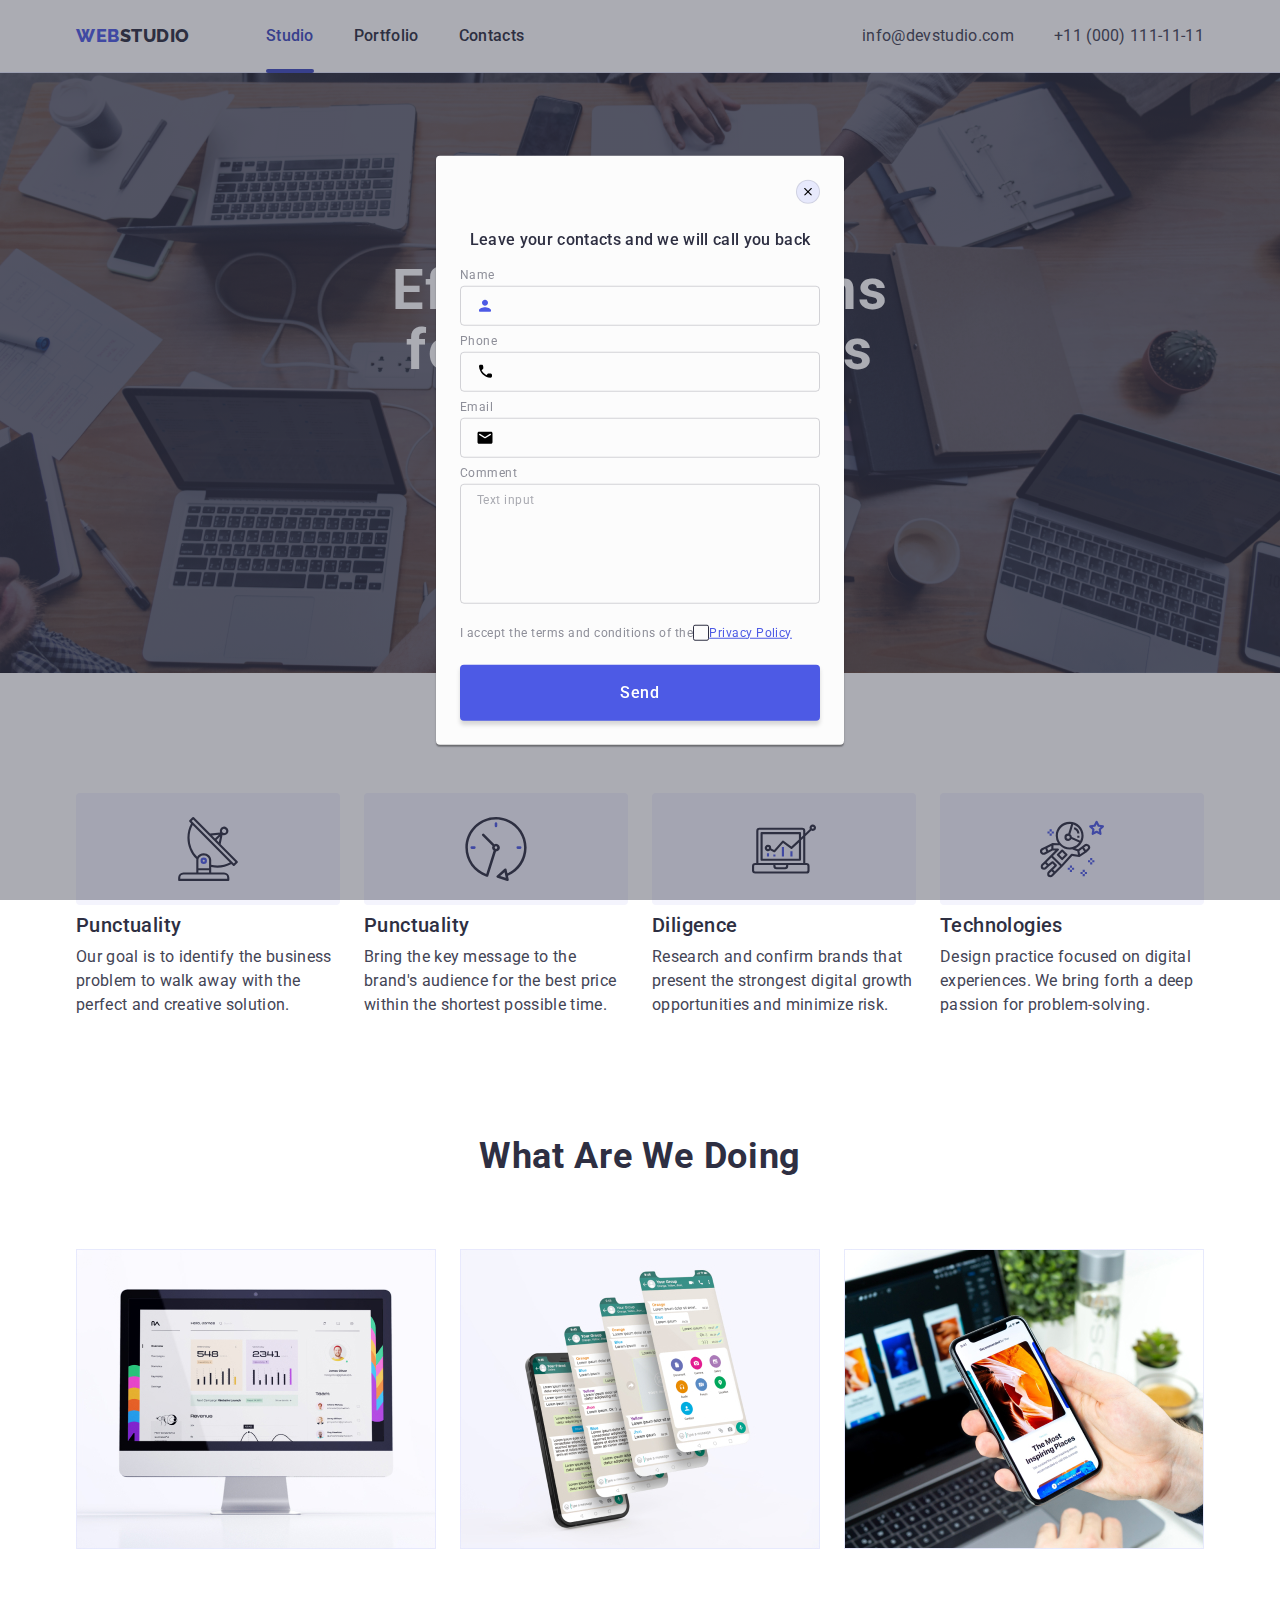
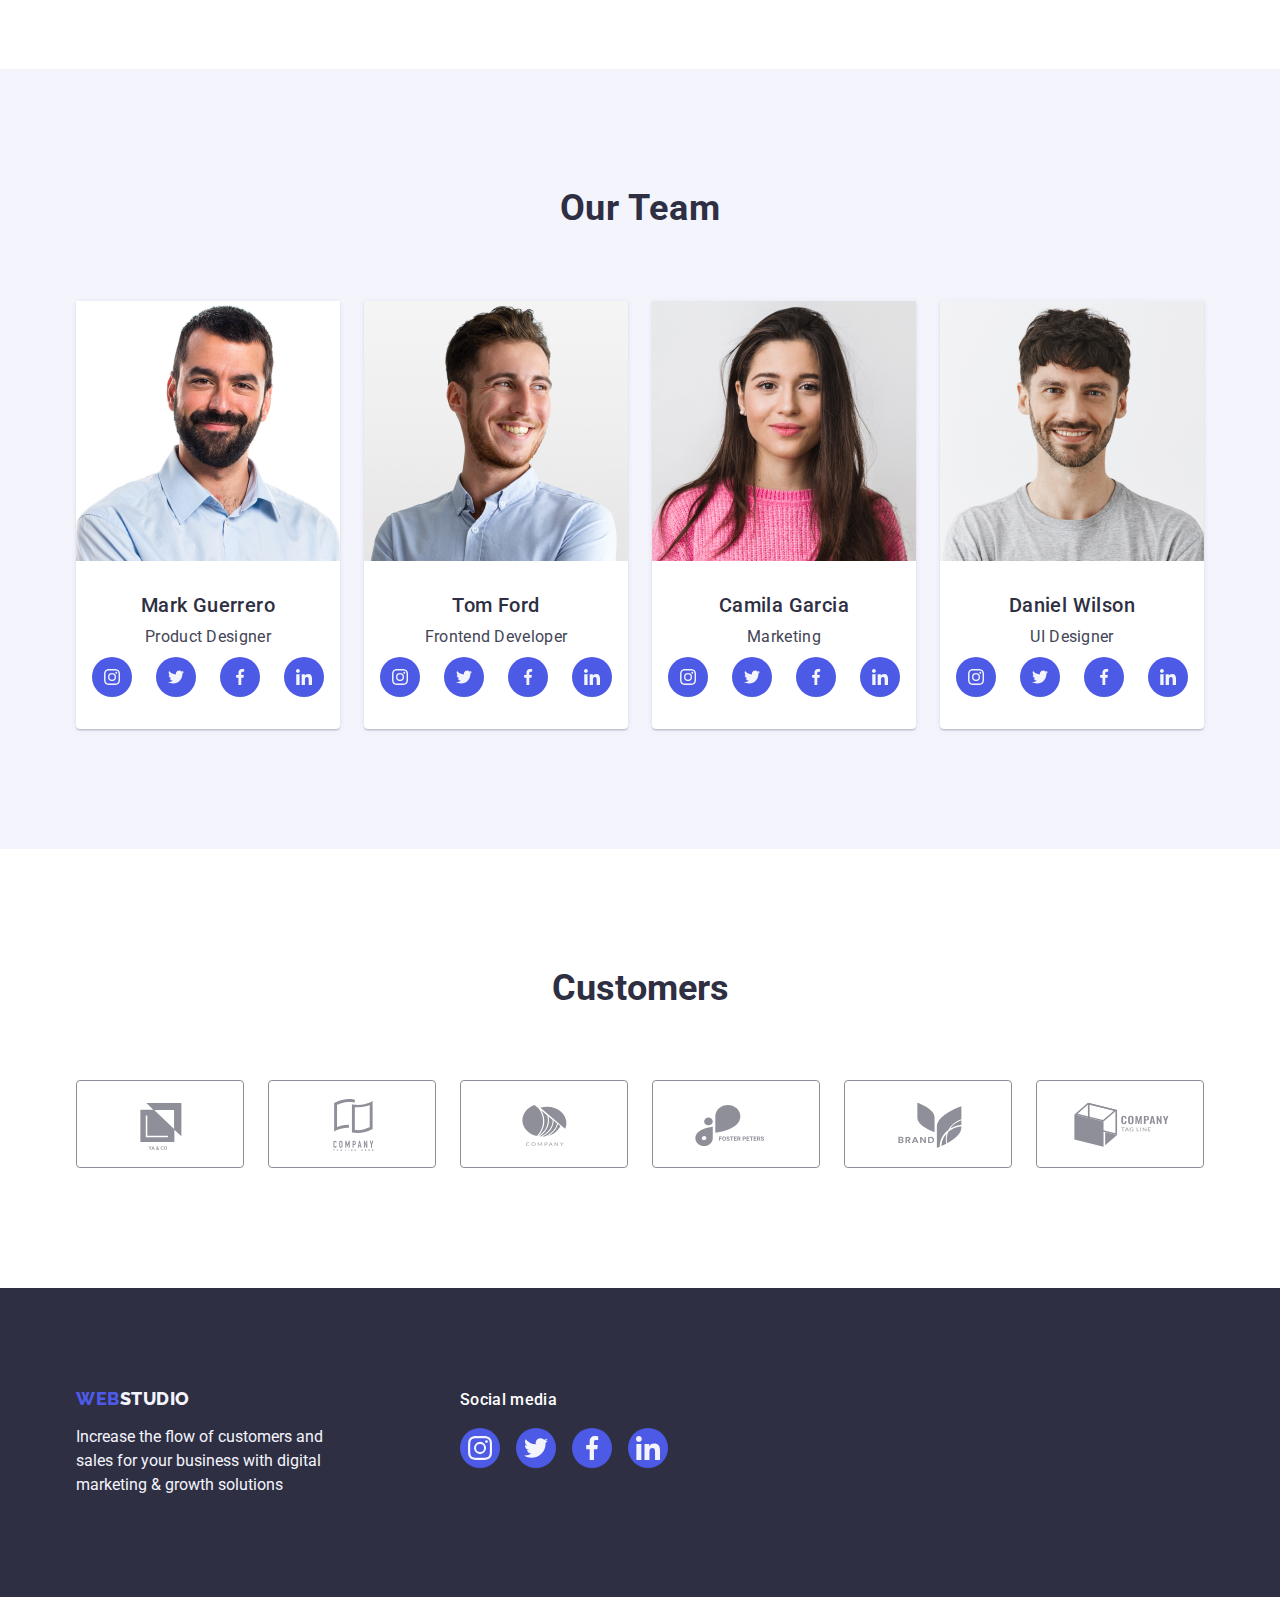
==== commit 700d1999: "update css" ====
--- a/index.html
+++ b/index.html
@@ -542,7 +542,7 @@
                 <input
                   class="modal-contact-form-input"
                   type="text"
-                  name="user_name"
+                  name="user-name"
                   id="user-name"
                   required
                   pattern="[a-zA-Zа-яА-ЯіІїЇґҐєЄ']+"
@@ -557,9 +557,9 @@
 
 
 
-          <div>
+          <div class="modal-container">
           <label for="user-tel" class="modal-form-wrapper">Phone</label>
-          <div>    
+          <div class="modal-input-container">    
           <input
                 class="modal-contact-form-input"
                 type="tel"
@@ -580,9 +580,9 @@
 
 
 
-        <div>
+        <div class="modal-container">
           <label for="user_email" class="modal-form-wrapper">Email</label>
-          <div>    
+          <div class="modal-input-container">    
           <input
                 class="modal-contact-form-input"
                 type="email"
--- a/css/styles.css
+++ b/css/styles.css
@@ -630,7 +630,7 @@
   line-height: 1.17;
   letter-spacing: 0.04em;
   color: rgba(46, 47, 66, 0.4); 
-  border: 1px solid rgba(46, 47, 66, 0.2)
+  border: 1px solid rgba(46, 47, 66, 0.2);
   border-radius: 4px;
   background-color: transparent;
   outline: transparent; 
@@ -658,11 +658,11 @@
 }
 
 .faked-checkbox{
-  display: inline-flex;
+  display: inline-flex; 
   align-items: center;
   justify-content: center;
   fill: transparent;
-  width: width: 16px;
+  width: 16px;
   height: 16px;
   border: 1px solid #2e2f42;
   border-radius: 2px;
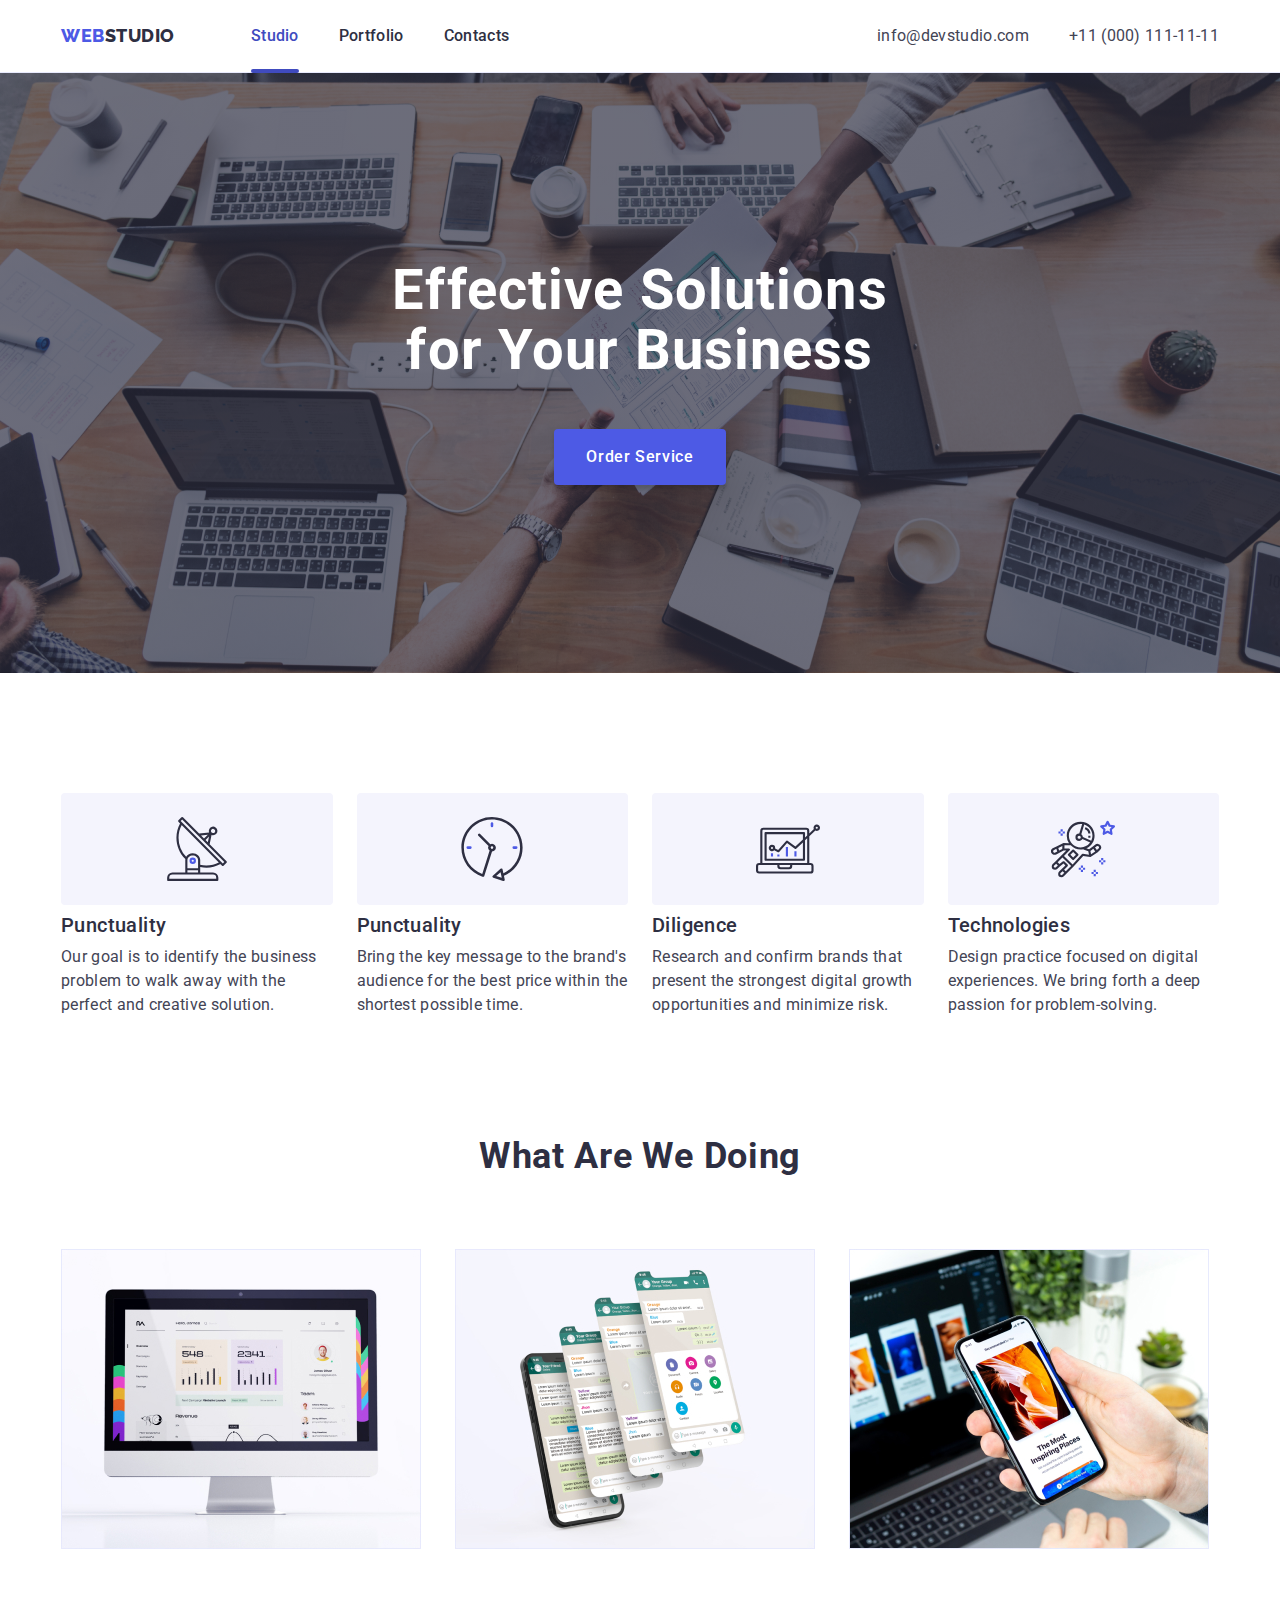
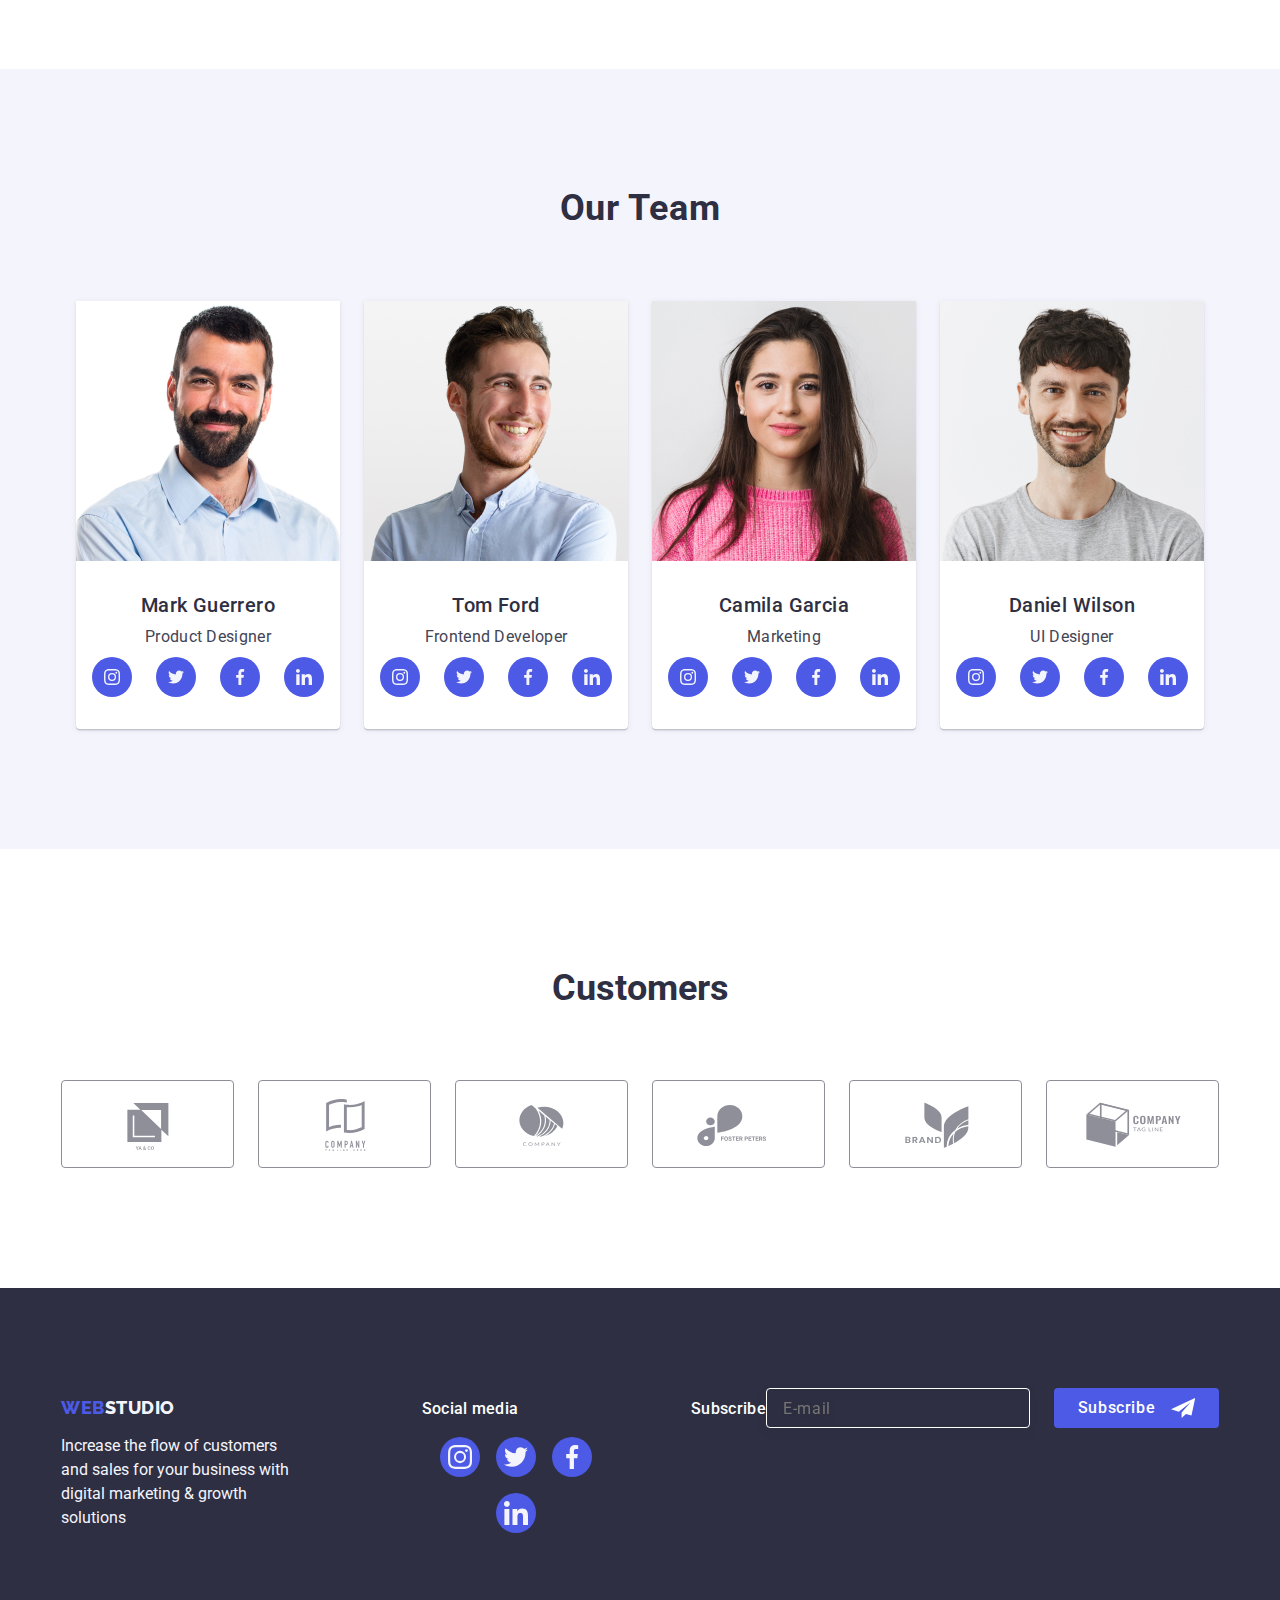
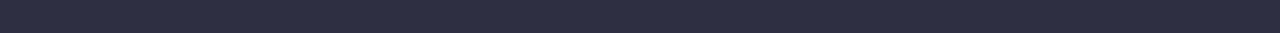
==== commit ef26e3d6: "update" ====
--- a/index.html
+++ b/index.html
@@ -470,7 +470,7 @@
           </p>
         </div>
 
-        <div>
+        <div class="footer-social-media-container">
           <p class="social-media-title">Social media</p>
           <ul class="social-list-footer list">
             <li class="social-item">
@@ -523,9 +523,33 @@
             </li>
           </ul>
         </div>
+
+        
+        <div class="footer-subscribe-container">
+          <p class="footer-form-title">Subscribe</p>
+          <form class="footer-form">
+            <label class="footer-label">
+              <input class="footer-input" 
+              name="user-email"
+              type="email"
+              placeholder="E-mail">
+            </label>
+            <button class="footer-subscribe-btn" type="submit">
+              Subscribe
+              <svg class="send-icon" width="24" height="24">
+                <use href="./images/icons.svg#icon-icon-send"></use>
+              </svg>
+            </button>
+          </form>
+        </div>
       </div>
     </footer>
-    <div class="backdrop" data-modal>
+
+
+
+
+
+    <div class="backdrop is-hidden" data-modal>
       <div class="modal">
         <button type="button" class="modal-close-btn" data-modal-close>
           <svg class="modal-close-icon" width="8" height="8">
@@ -581,7 +605,7 @@
 
 
         <div class="modal-container">
-          <label for="user_email" class="modal-form-wrapper">Email</label>
+          <label for="user-email" class="modal-form-wrapper">Email</label>
           <div class="modal-input-container">    
           <input
                 class="modal-contact-form-input"
@@ -624,7 +648,7 @@
               value="true" 
               required
             />
-            <label class="contact-form-checkbox-wrapper" for="user-privacy">I accept the terms and conditions of the
+            <label class="contact-form-checkbox-wrapper" for="user-privacy">
             <span class="faked-checkbox">
               <svg class="checkbox-icon" width="10" height="8">
               <use
@@ -635,7 +659,7 @@
               ></use>
             </svg>
           </span>
-            <a href="" class="privacy-policy-link"> Privacy Policy </a>
+          I accept the terms and conditions of the&#160 <a href="" class="privacy-policy-link"> Privacy Policy </a>
           </label>
         </div>
 
--- a/css/styles.css
+++ b/css/styles.css
@@ -36,7 +36,7 @@
 .container {
   width: 1158px;
   margin: auto;
-  padding: 0 15px;
+  padding-right: 0 15px;
   margin-right: auto;
   margin-left: auto;
 }
@@ -428,6 +428,9 @@
   display: flex;
   align-items: baseline;
 }
+.footer-social-media-container{
+  margin-right: 80px;
+}
 
 .social-media-title {
   display: block;
@@ -501,6 +504,66 @@
 .footer-logo {
   margin-bottom: 16px;
 }
+
+.footer-subscribe-container{
+  display: flex;
+  align-items: baseline;
+}
+
+.footer-form-title{
+  display: block;
+  margin-bottom: 16px;
+  font-weight: 500;
+  font-size: 16px;
+  line-height: 1.5;
+  letter-spacing: 0.02em;
+  color: #ffffff;
+}
+
+.footer-form{
+display: flex;
+}
+
+.footer-label{
+  margin-right: 24px;
+  }
+
+  .footer-input{
+    width: 264px;
+    height: 40px;
+    border: 1px solid #ffffff;
+    background-color: transparent;
+    line-height: 1.5;
+    letter-spacing: 0.04em;
+    padding-left: 16px;
+    filter: drop-shadow(0px 4px 4px rgba(0, 0, 0, 0.15));
+    border-radius: 4px;
+    color: #ffffff;
+  }
+  
+  .footer-input::placeholder{
+    color #ffffff;
+  }
+  .footer-subscribe-btn{
+    display: flex;
+    justify-content: center;
+    align-items: center;
+    min-width: 165px;
+    height: 40px;
+    font-family: "Roboto", sans-serif;
+    font-size: 16px;
+    font-weight: 500;
+    line-height: 1.5;
+    letter-spacing: 0.04em;
+    color: #ffffff;
+    cursor: pointer;
+    background-color: #4D5AE5;
+    border: none;
+    border-radius: 4px;
+  }
+  .send-icon{
+    margin-left: 16px;
+  }
 
 .backdrop {
   position: fixed;
@@ -658,15 +721,15 @@
 }
 
 .faked-checkbox{
-  display: inline-flex; 
-  align-items: center;
-  justify-content: center;
-  fill: transparent;
+  display: inline-flex;
+  justify-content: center;
+  align-items: center;
+  margin-right: 8px;
   width: 16px;
   height: 16px;
-  border: 1px solid #2e2f42;
+  border: 1px solid rgba(46, 47, 66, 0.4);
   border-radius: 2px;
-
+  fill: transparent;
 }
 
 .checkbox-icon {
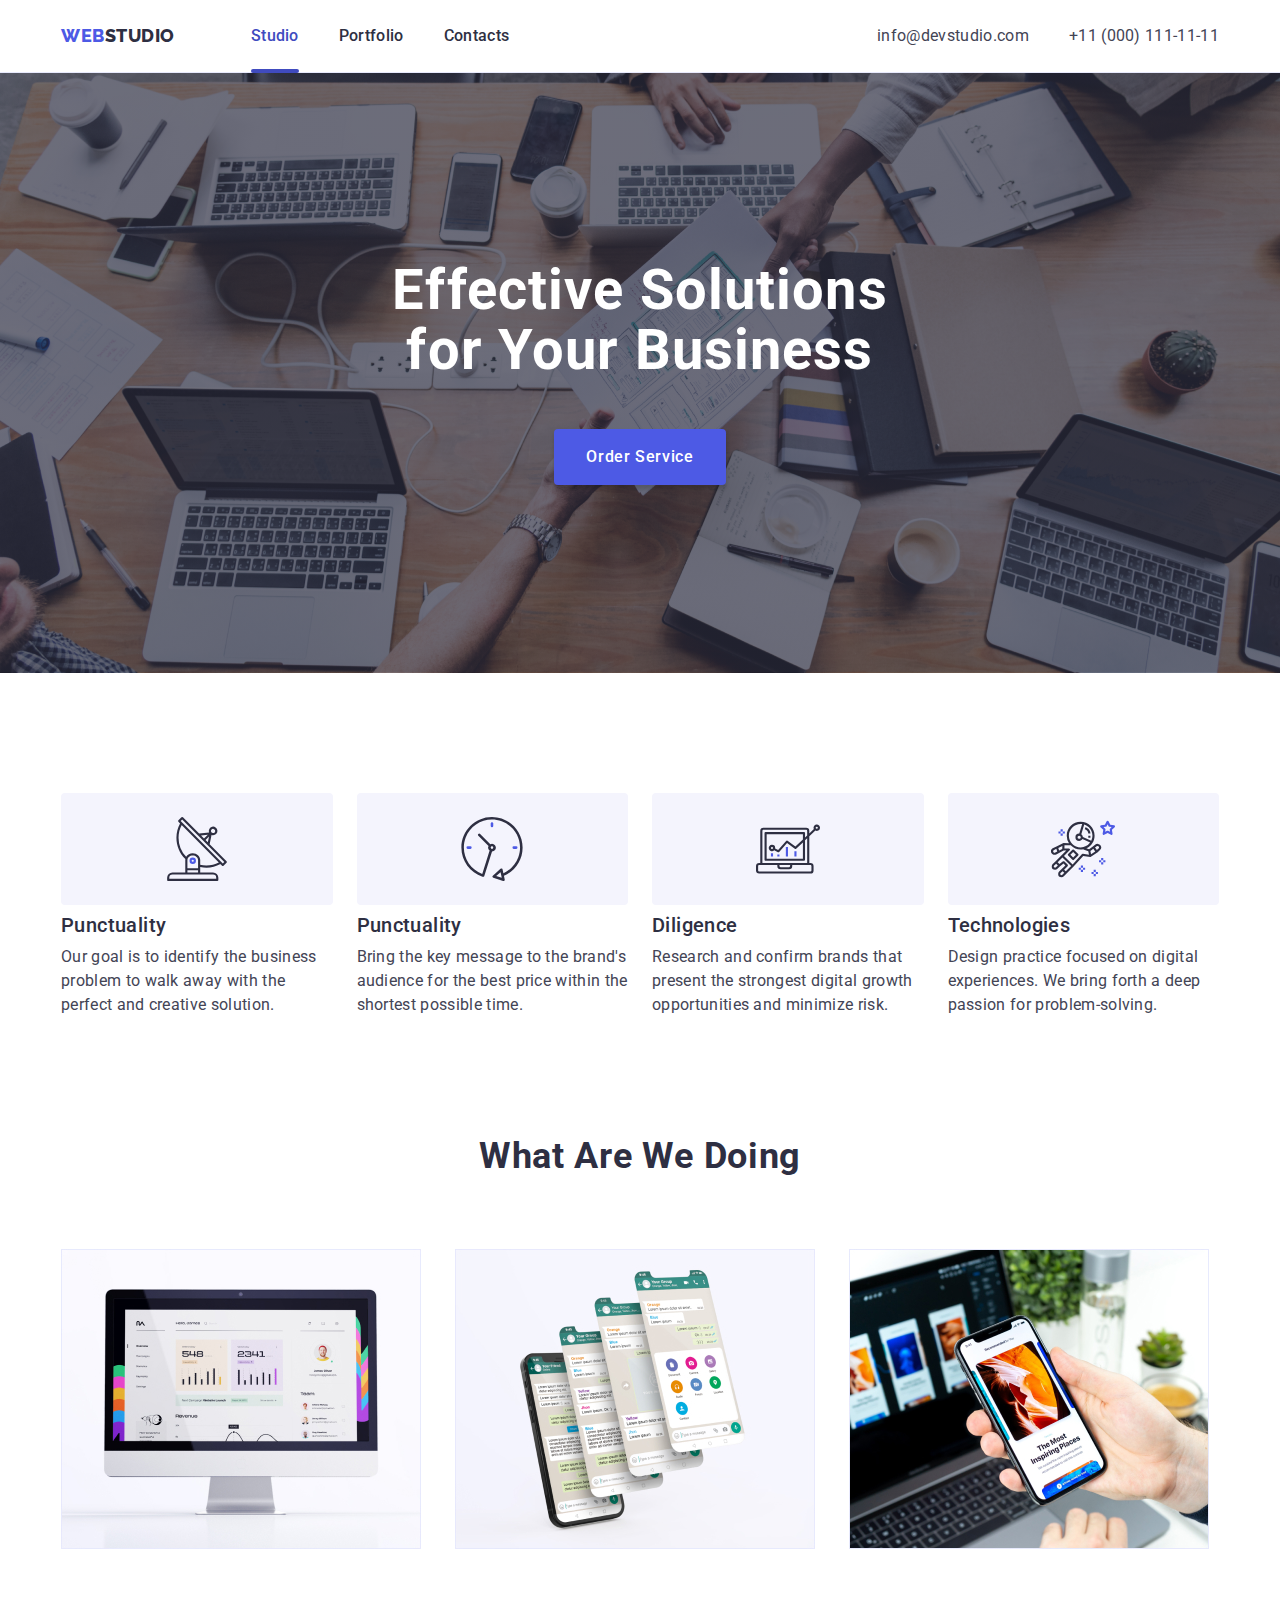
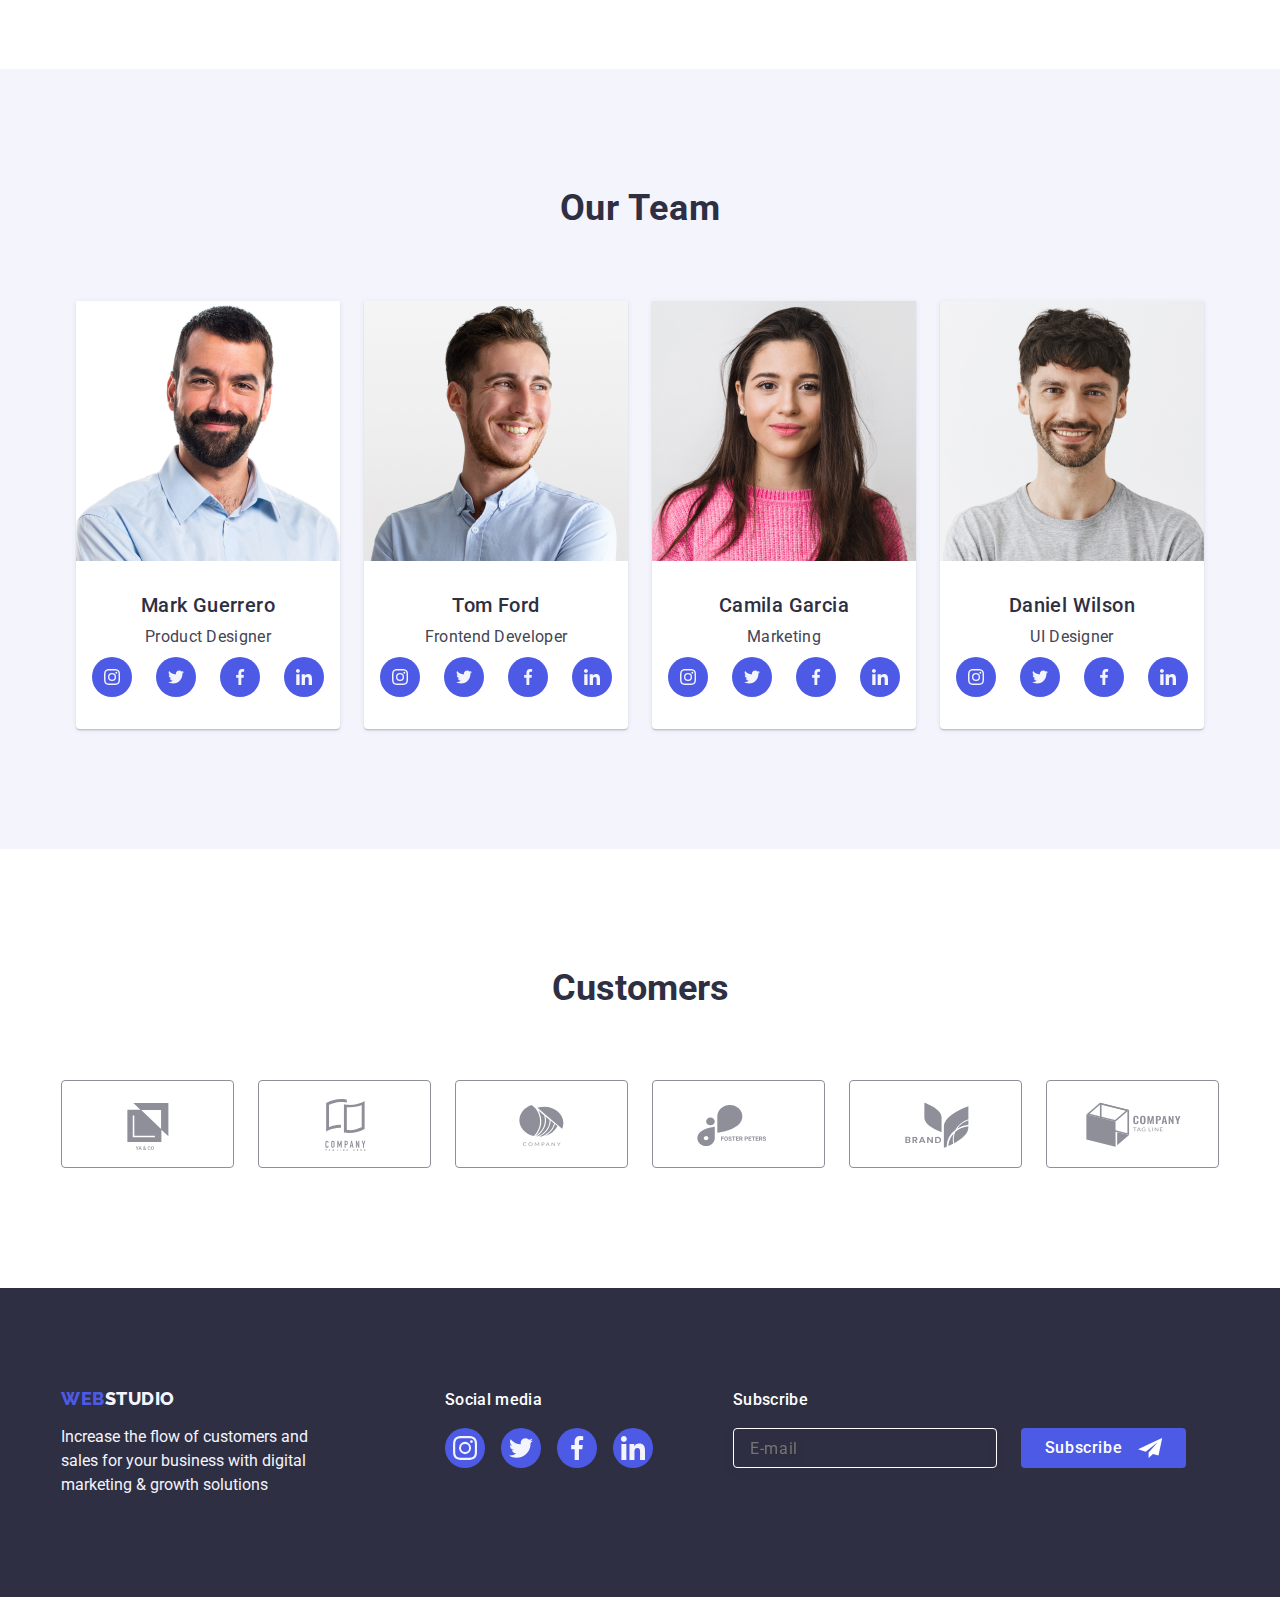
==== commit a95ee305: "update" ====
--- a/index.html
+++ b/index.html
@@ -659,7 +659,7 @@
               ></use>
             </svg>
           </span>
-          I accept the terms and conditions of the&#160 <a href="" class="privacy-policy-link"> Privacy Policy </a>
+          I accept the terms and conditions of the&#160<a href="" class="privacy-policy-link"> Privacy Policy </a>
           </label>
         </div>
 
--- a/css/styles.css
+++ b/css/styles.css
@@ -506,7 +506,7 @@
 }
 
 .footer-subscribe-container{
-  display: flex;
+  display:inline-block;
   align-items: baseline;
 }
 
@@ -533,6 +533,7 @@
     height: 40px;
     border: 1px solid #ffffff;
     background-color: transparent;
+    font: size 12px;
     line-height: 1.5;
     letter-spacing: 0.04em;
     padding-left: 16px;
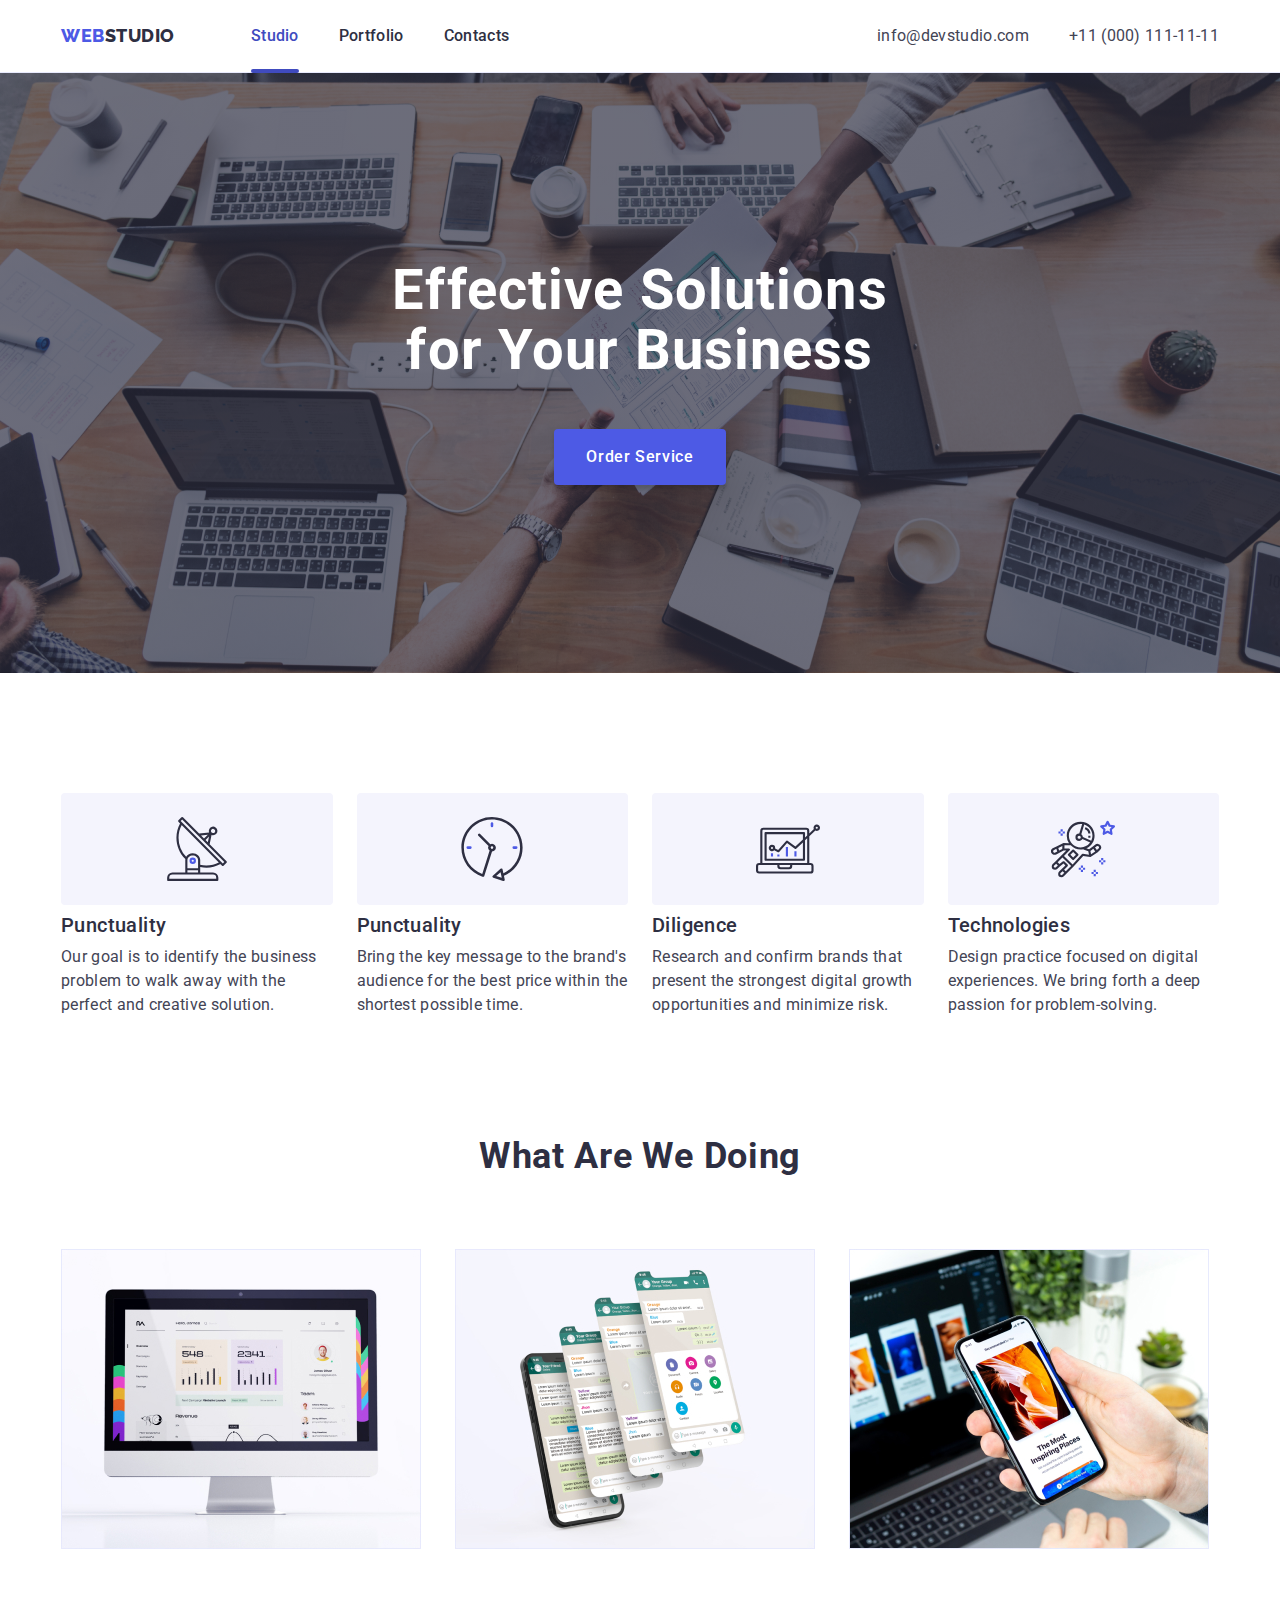
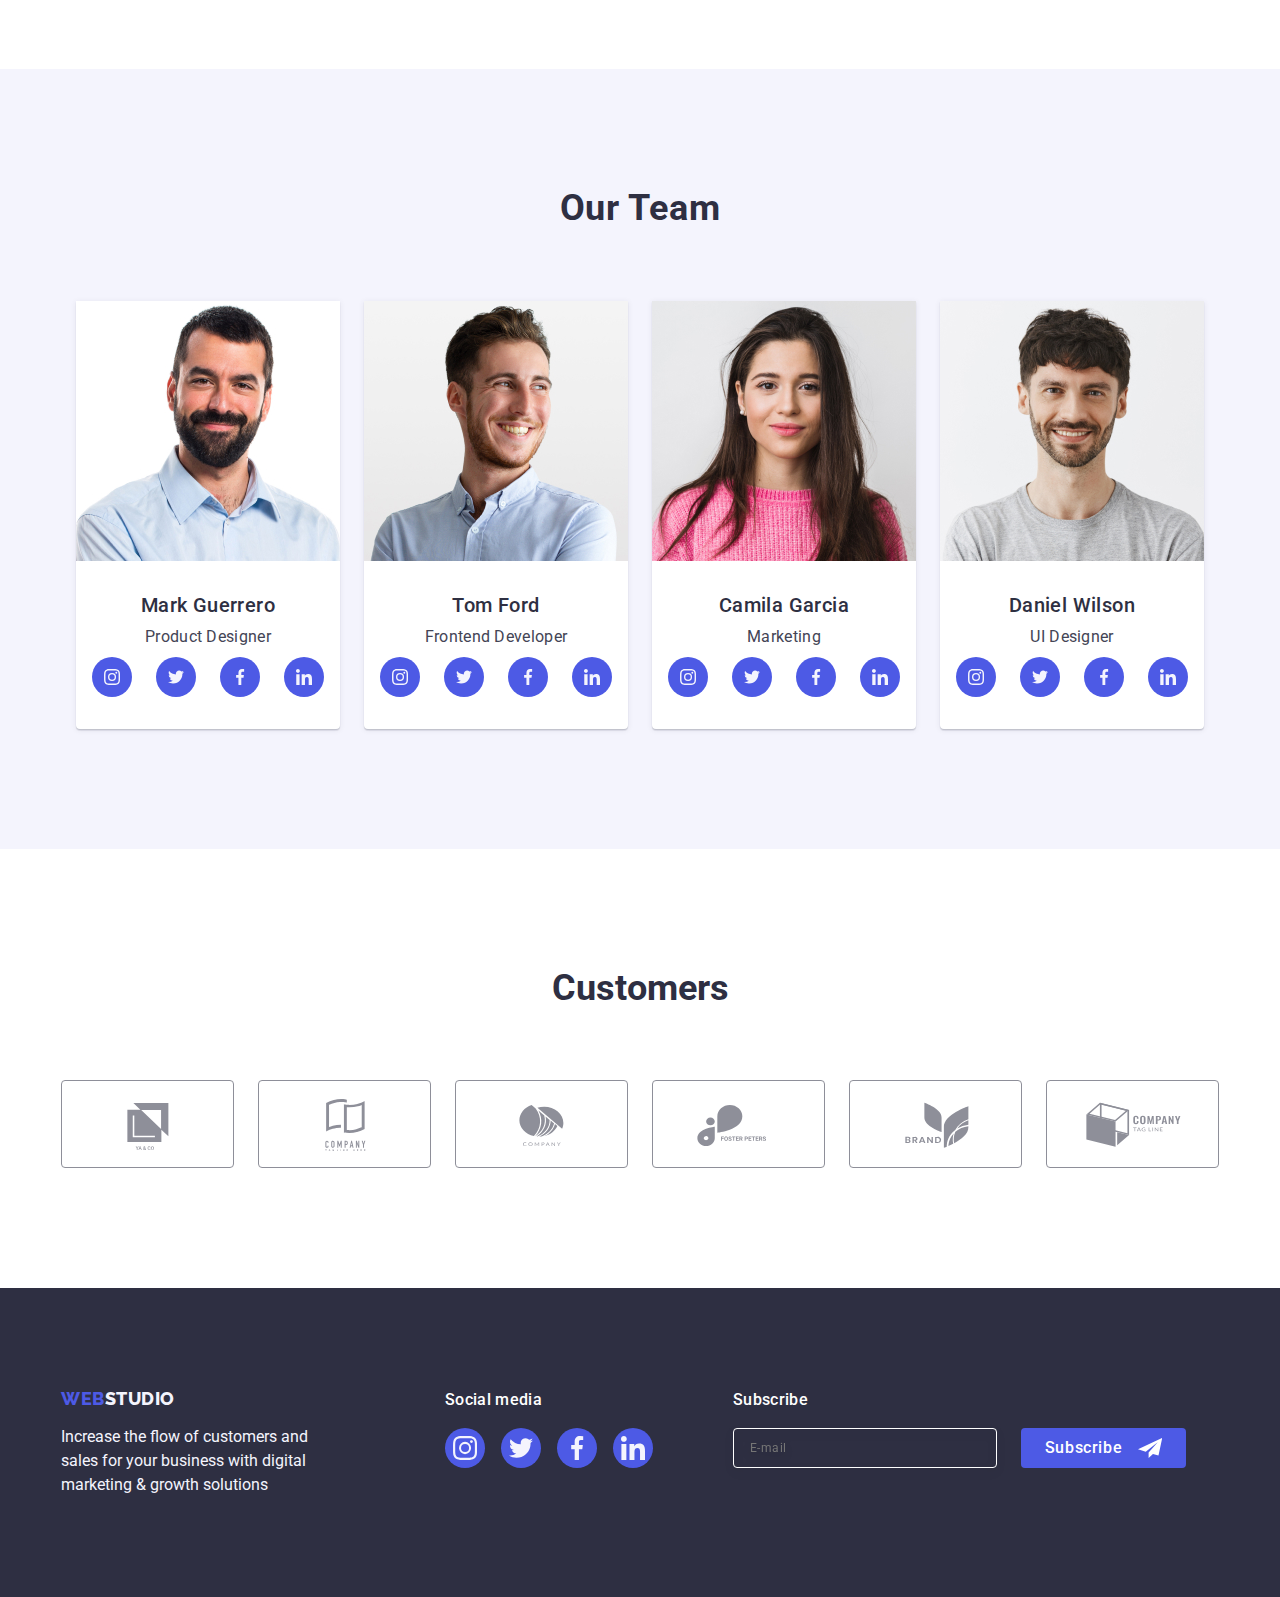
==== commit 7e15dcb0: "update" ====
--- a/index.html
+++ b/index.html
@@ -547,7 +547,7 @@
 
 
 
-
+<!-- Modal window -->
 
     <div class="backdrop is-hidden" data-modal>
       <div class="modal">
@@ -659,7 +659,7 @@
               ></use>
             </svg>
           </span>
-          I accept the terms and conditions of the&#160<a href="" class="privacy-policy-link"> Privacy Policy </a>
+          I accept the terms and conditions of the&#160;<a href="" class="privacy-policy-link"> Privacy Policy </a>
           </label>
         </div>
 
--- a/css/styles.css
+++ b/css/styles.css
@@ -533,7 +533,7 @@
     height: 40px;
     border: 1px solid #ffffff;
     background-color: transparent;
-    font: size 12px;
+    font-size: 12px;
     line-height: 1.5;
     letter-spacing: 0.04em;
     padding-left: 16px;
@@ -662,7 +662,7 @@
   width: 100%;
   height: 40px;
   padding-left: 38px;
-  border: 1px solid rgba(46, 47, 66, 0.2);
+  border: 1px solid rgba(46, 47, 66, 0.4); 
   border-radius: 4px;
   transition: border-color 250ms cubic-bezier(0.4, 0, 0.2, 1);
   background-color: transparent;
@@ -721,14 +721,14 @@
   color: var(--label-color);
 }
 
-.faked-checkbox{
+.faked-checkbox {
   display: inline-flex;
   justify-content: center;
   align-items: center;
   margin-right: 8px;
   width: 16px;
   height: 16px;
-  border: 1px solid rgba(46, 47, 66, 0.4);
+  border: 1px solid rgba(46, 47, 66, 0.4); 
   border-radius: 2px;
   fill: transparent;
 }
